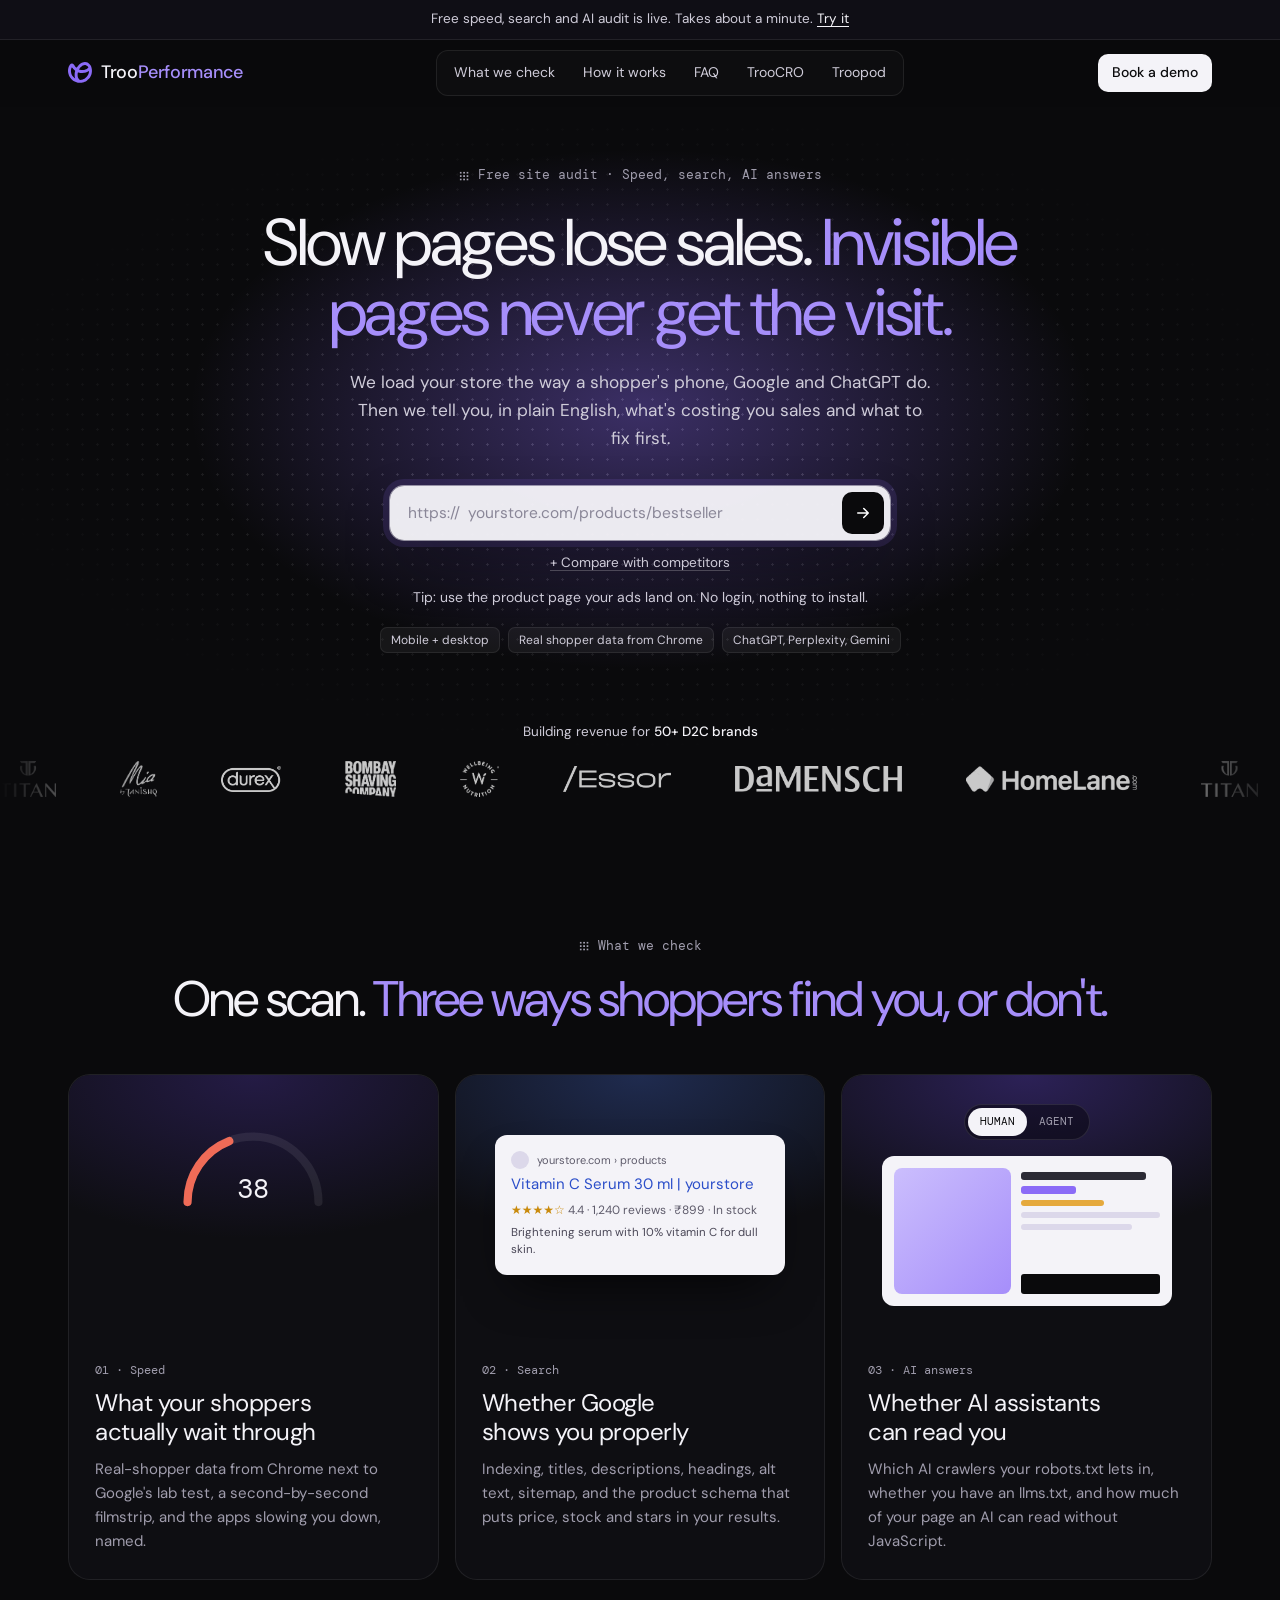
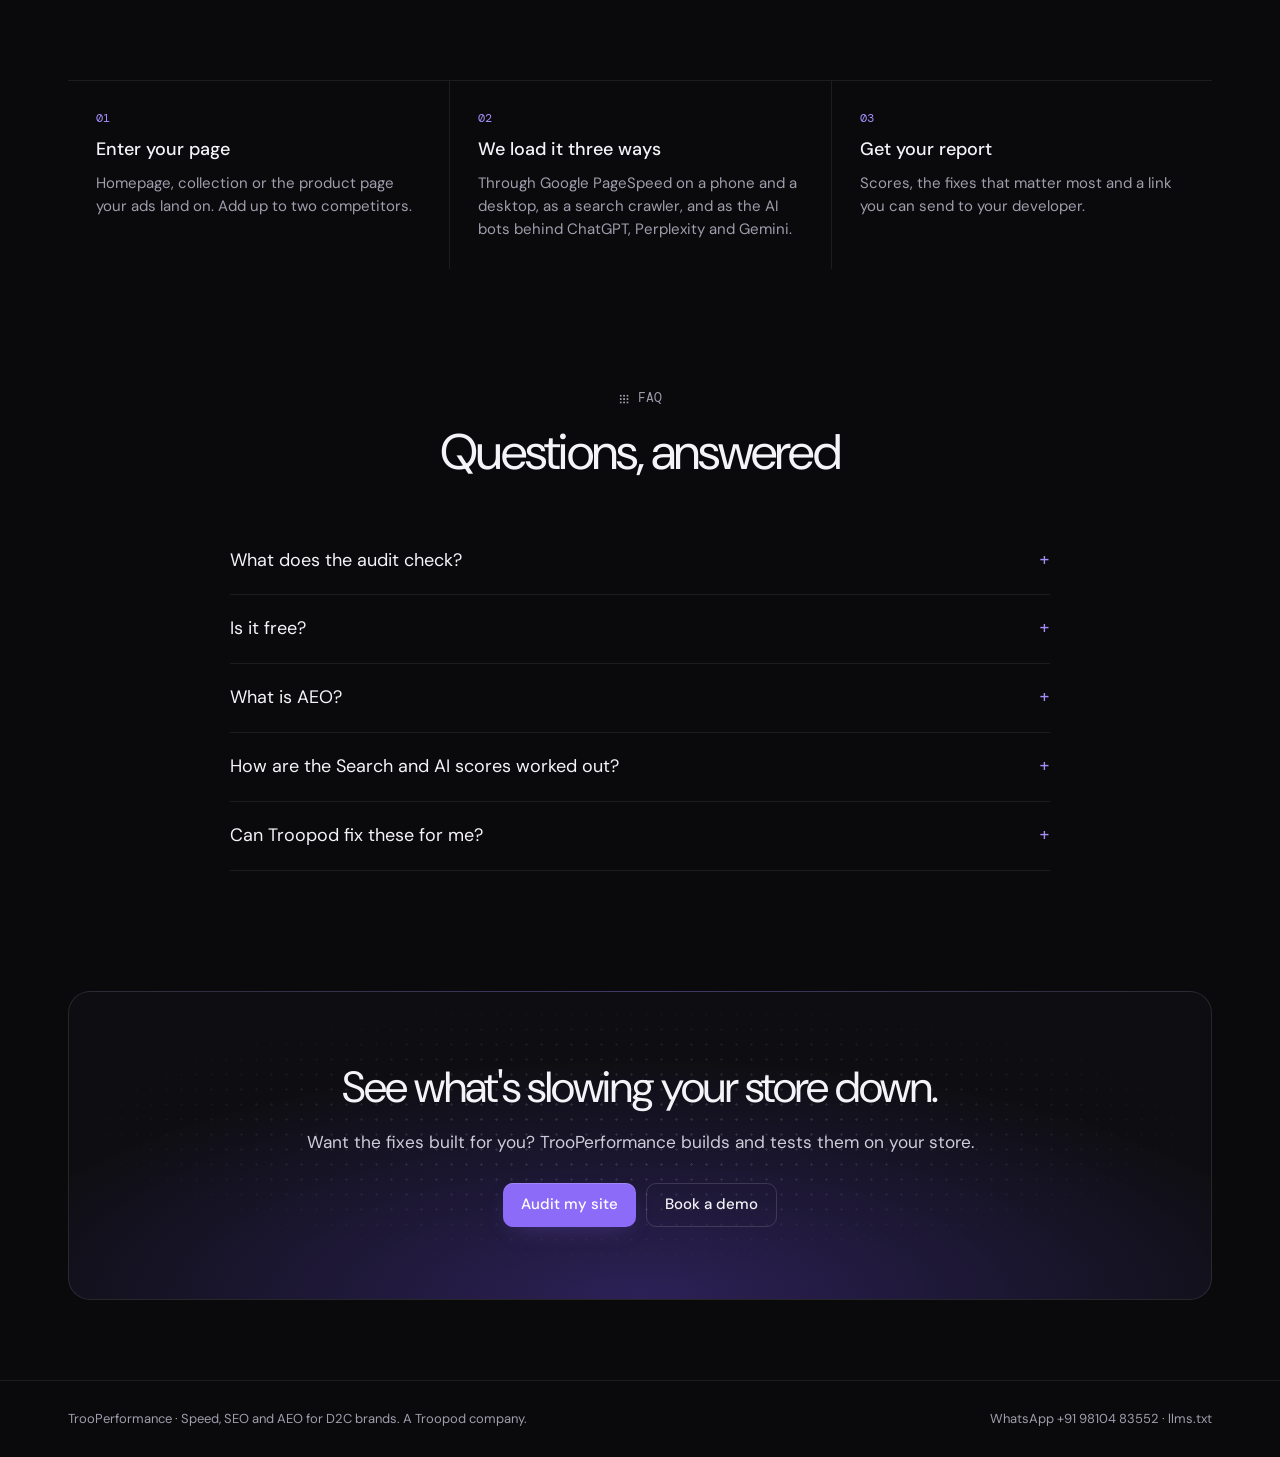
==== index.html @ 0e9c547c "TrooPerformance site audit: speed, SEO and AEO" ====
<!doctype html>
<html lang="en">
<head>
<meta charset="utf-8">
<meta name="viewport" content="width=device-width, initial-scale=1">
<title>Free site audit: speed, SEO and AI answers | TrooPerformance by Troopod</title>
<meta name="description" content="Free audit for D2C stores. See your real mobile speed, what Google sees, and whether ChatGPT, Perplexity and Gemini can read and recommend you. Plain-English fixes, no login.">
<link rel="canonical" href="https://purrieie.github.io/trooperformance/">
<meta name="theme-color" content="#0A0A0C">
<meta property="og:type" content="website">
<meta property="og:site_name" content="TrooPerformance by Troopod">
<meta property="og:title" content="Free site audit: speed, SEO and AI answers">
<meta property="og:description" content="See what's slowing your store down, what Google sees, and whether AI assistants recommend you. Free, no login.">
<meta property="og:url" content="https://purrieie.github.io/trooperformance/">
<meta property="og:image" content="https://purrieie.github.io/trooperformance/assets/og.png">
<meta name="twitter:card" content="summary_large_image">
<link rel="icon" href="favicon.svg" type="image/svg+xml">
<link rel="preconnect" href="https://fonts.googleapis.com">
<link rel="preconnect" href="https://fonts.gstatic.com" crossorigin>
<link href="https://fonts.googleapis.com/css2?family=DM+Mono:wght@400;500&family=DM+Sans:opsz,wght@9..40,300;9..40,400;9..40,500;9..40,600&display=swap" rel="stylesheet">
<link rel="stylesheet" href="assets/css/site.css">
<script type="application/ld+json">
{
  "@context": "https://schema.org",
  "@graph": [
    {
      "@type": "Organization",
      "@id": "https://troopod.io/#org",
      "name": "Troopod",
      "url": "https://troopod.io/",
      "logo": "https://purrieie.github.io/trooperformance/favicon.svg",
      "parentOrganization": { "@type": "Organization", "name": "Pushstart Media Network Private Limited" },
      "sameAs": ["https://purrieie.github.io/troocro/"]
    },
    {
      "@type": "WebApplication",
      "name": "TrooPerformance site audit",
      "url": "https://purrieie.github.io/trooperformance/",
      "applicationCategory": "BusinessApplication",
      "operatingSystem": "Any (web browser)",
      "description": "Free audit of a store's mobile speed, technical SEO and AI answer readiness (AEO), with plain-English fixes.",
      "offers": { "@type": "Offer", "price": "0", "priceCurrency": "INR" },
      "provider": { "@id": "https://troopod.io/#org" }
    },
    {
      "@type": "FAQPage",
      "mainEntity": [
        { "@type": "Question", "name": "What does the TrooPerformance audit check?", "acceptedAnswer": { "@type": "Answer", "text": "Three things: speed (Google PageSpeed lab test plus real-shopper Chrome data on mobile and desktop), search (indexing, titles, meta descriptions, canonicals, headings, alt text, sitemap and product schema) and AI answers (which AI crawlers your robots.txt allows, llms.txt, and how much of your page is readable without JavaScript)." } },
        { "@type": "Question", "name": "Is the audit free?", "acceptedAnswer": { "@type": "Answer", "text": "Yes. No login and nothing to install. You get your scores, the issues behind them and a link you can share with your developer." } },
        { "@type": "Question", "name": "What is AEO?", "acceptedAnswer": { "@type": "Answer", "text": "AEO (answer engine optimisation) means making your store easy for AI assistants like ChatGPT, Perplexity and Gemini to read, understand and recommend. It starts with letting their crawlers in and giving them clean, structured facts about your products." } },
        { "@type": "Question", "name": "How are the Search and AI scores calculated?", "acceptedAnswer": { "@type": "Answer", "text": "Each check counts as 1 for a pass, 0.5 for a warning and 0 for a fail. The score is the average across the checks that apply to your page, out of 100. The speed score is Google's own Lighthouse performance score." } },
        { "@type": "Question", "name": "Can Troopod fix the issues for me?", "acceptedAnswer": { "@type": "Answer", "text": "Yes. TrooPerformance is Troopod's speed, SEO and AEO service for D2C brands. Book a demo and we'll walk through your report." } }
      ]
    }
  ]
}
</script>
<script src="assets/js/config.js"></script>
</head>
<body>
<div class="announce">Free speed, search and AI audit is live. Takes about a minute. <a href="#top">Try it</a></div>
<header class="nav" id="nav">
  <div class="wrap nav-bar">
    <a class="brand" href="./" aria-label="TrooPerformance home"><img src="assets/mark.svg" alt="" width="24" height="21"><span>Troo<span class="sub">Performance</span></span></a>
    <nav class="nav-links" aria-label="Main">
      <a href="#what">What we check</a>
      <a href="#how">How it works</a>
      <a href="#faq">FAQ</a>
      <a href="https://purrieie.github.io/troocro/">TrooCRO</a>
      <a href="https://troopod.io/">Troopod</a>
    </nav>
    <div class="nav-actions"><a class="btn btn-light btn-sm" data-calendly href="https://calendly.com/nj-troopod/troopod-demo" target="_blank" rel="noopener">Book a demo</a></div>
  </div>
</header>

<main id="top">
  <section class="hero">
    <div class="dots" aria-hidden="true"></div>
    <div class="glow" aria-hidden="true"></div>
    <div class="hero-inner">
      <span class="eyebrow">Free site audit · Speed, search, AI answers</span>
      <h1 class="h1">Slow pages lose sales. <span class="hl">Invisible pages never get the visit.</span></h1>
      <p class="lead">We load your store the way a shopper's phone, Google and ChatGPT do. Then we tell you, in plain English, what's costing you sales and what to fix first.</p>
      <form class="url-form" id="auditForm" action="audit.html" method="get" novalidate>
        <div class="url-row">
          <span class="proto" aria-hidden="true">https://</span>
          <label for="u" class="sr-only">Your website</label>
          <input id="u" name="url" type="text" inputmode="url" autocomplete="url" autocapitalize="off" spellcheck="false" placeholder="yourstore.com/products/bestseller" required>
          <button type="submit" aria-label="Run the audit"><svg width="18" height="18" viewBox="0 0 24 24" fill="none" stroke="currentColor" stroke-width="2" stroke-linecap="round" stroke-linejoin="round" aria-hidden="true"><path d="M5 12h14M13 6l6 6-6 6"/></svg></button>
        </div>
        <p class="form-error" id="formError" role="alert" hidden></p>
        <button type="button" class="vs-toggle" id="vsToggle" aria-expanded="false" aria-controls="vsRow">+ Compare with competitors</button>
        <div class="vs-row" id="vsRow" hidden>
          <label for="c1" class="sr-only">Competitor 1</label><input id="c1" type="text" inputmode="url" autocapitalize="off" spellcheck="false" placeholder="competitor-one.com">
          <label for="c2" class="sr-only">Competitor 2</label><input id="c2" type="text" inputmode="url" autocapitalize="off" spellcheck="false" placeholder="competitor-two.com">
        </div>
        <p class="url-hint">Tip: use the product page your ads land on. No login, nothing to install.</p>
      </form>
      <div class="chips">
        <span class="chip">Mobile + desktop</span>
        <span class="chip">Real shopper data from Chrome</span>
        <span class="chip">ChatGPT, Perplexity, Gemini</span>
      </div>
    </div>
    <div class="hero-proof">
      <p>Building revenue for <strong>50+ D2C brands</strong></p>
      <div class="marquee" aria-label="Brands we work with">
        <div class="marquee-track">
          <img src="assets/logos/titan.png" alt="Titan" class="tall"><img src="assets/logos/mia-by-tanishq.png" alt="Mia by Tanishq" class="tall"><img src="assets/logos/durex.png" alt="Durex"><img src="assets/logos/bombay-shaving-company.png" alt="Bombay Shaving Company" class="tall"><img src="assets/logos/wellbeing-nutrition.png" alt="Wellbeing Nutrition" class="tall"><img src="assets/logos/essor.png" alt="ESSOR"><img src="assets/logos/damensch.png" alt="Damensch"><img src="assets/logos/homelane.png" alt="HomeLane">
          <img src="assets/logos/titan.png" alt="" aria-hidden="true" class="tall"><img src="assets/logos/mia-by-tanishq.png" alt="" aria-hidden="true" class="tall"><img src="assets/logos/durex.png" alt="" aria-hidden="true"><img src="assets/logos/bombay-shaving-company.png" alt="" aria-hidden="true" class="tall"><img src="assets/logos/wellbeing-nutrition.png" alt="" aria-hidden="true" class="tall"><img src="assets/logos/essor.png" alt="" aria-hidden="true"><img src="assets/logos/damensch.png" alt="" aria-hidden="true"><img src="assets/logos/homelane.png" alt="" aria-hidden="true">
        </div>
      </div>
    </div>
  </section>

  <section class="section" id="what">
    <div class="wrap">
      <div class="section-head">
        <span class="eyebrow">What we check</span>
        <h2 class="h2">One scan. <span class="hl">Three ways shoppers find you, or don't.</span></h2>
      </div>
      <div class="grid-3">
        <article class="card feature">
          <div class="feature-vis vis-speed" aria-hidden="true">
            <svg width="150" height="90" viewBox="0 0 220 120"><path d="M14 110 A96 96 0 0 1 206 110" fill="none" stroke="rgba(255,255,255,0.08)" stroke-width="12" stroke-linecap="round"/><path class="gauge-arc" d="M14 110 A96 96 0 0 1 206 110" fill="none" stroke="#EF6B57" stroke-width="12" stroke-linecap="round" stroke-dasharray="115 302"/><text x="110" y="104" text-anchor="middle" font-size="40" fill="#F4F3F8" font-family="DM Mono, monospace">38</text></svg>
            <div class="mini-film">
              <i style="animation-delay:0s"></i>
              <i style="animation-delay:.4s"><b style="height:4px;background:#CFCCD9"></b></i>
              <i style="animation-delay:.8s"><b style="height:4px;background:#CFCCD9"></b><b style="height:22px;border:1px dashed #B8B5C6"></b></i>
              <i style="animation-delay:1.2s"><b style="height:4px;background:#CFCCD9"></b><b style="height:22px;background:#A68EFA"></b><b style="height:3px;width:70%;background:#CFCCD9"></b></i>
              <i style="animation-delay:1.6s"><b style="height:4px;background:#CFCCD9"></b><b style="height:22px;background:#A68EFA"></b><b style="height:3px;width:70%;background:#CFCCD9"></b><b style="height:7px;margin-top:auto;background:#0A0A0C"></b></i>
            </div>
          </div>
          <div class="feature-body">
            <span class="num">01 · Speed</span>
            <h3 class="h3">What your shoppers actually wait through</h3>
            <p>Real-shopper data from Chrome next to Google's lab test, a second-by-second filmstrip, and the apps slowing you down, named.</p>
          </div>
        </article>
        <article class="card feature">
          <div class="feature-vis vis-search" aria-hidden="true">
            <div class="serp">
              <span class="crumb"><i></i>yourstore.com › products</span>
              <span class="t">Vitamin C Serum 30 ml | yourstore</span>
              <span class="s stars-in">★★★★☆ <span>4.4 · 1,240 reviews · ₹899 · In stock</span></span>
              <span class="d">Brightening serum with 10% vitamin C for dull skin.</span>
            </div>
          </div>
          <div class="feature-body">
            <span class="num">02 · Search</span>
            <h3 class="h3">Whether Google shows you properly</h3>
            <p>Indexing, titles, descriptions, headings, alt text, sitemap, and the product schema that puts price, stock and stars in your results.</p>
          </div>
        </article>
        <article class="card feature">
          <div class="feature-vis vis-ai">
            <div class="seg" role="group" aria-label="View the page as">
              <button type="button" aria-pressed="true" data-view="human">HUMAN</button>
              <button type="button" aria-pressed="false" data-view="agent">AGENT</button>
            </div>
            <div class="agent-box agent-human" data-pane="human" aria-hidden="true">
              <div class="img"></div>
              <div class="lines"><i style="height:8px;width:90%;background:#2B2A35"></i><i style="height:8px;width:40%;background:#8B6BF7"></i><i style="width:60%;background:#E5A93D"></i><i></i><i style="width:80%"></i><i style="height:20px;margin-top:auto;background:#0A0A0C"></i></div>
            </div>
            <pre class="agent agent-box" data-pane="agent" hidden><span class="k-p"># Vitamin C Serum</span>
<span class="k-r">price: (not in HTML)</span>
<span class="k-r">reviews: (loaded by JS)</span>
description: Brightening se…
<span class="k-a">faq: none</span><span class="caret">▍</span></pre>
          </div>
          <div class="feature-body">
            <span class="num">03 · AI answers</span>
            <h3 class="h3">Whether AI assistants can read you</h3>
            <p>Which AI crawlers your robots.txt lets in, whether you have an llms.txt, and how much of your page an AI can read without JavaScript.</p>
          </div>
        </article>
      </div>
    </div>
  </section>

  <section class="section" id="how" style="padding-top:60px">
    <div class="wrap">
      <ol class="steps">
        <li><span class="n">01</span><strong>Enter your page</strong><span>Homepage, collection or the product page your ads land on. Add up to two competitors.</span></li>
        <li><span class="n">02</span><strong>We load it three ways</strong><span>Through Google PageSpeed on a phone and a desktop, as a search crawler, and as the AI bots behind ChatGPT, Perplexity and Gemini.</span></li>
        <li><span class="n">03</span><strong>Get your report</strong><span>Scores, the fixes that matter most and a link you can send to your developer.</span></li>
      </ol>
    </div>
  </section>

  <section class="section" id="faq" style="padding-top:80px">
    <div class="wrap">
      <div class="section-head"><span class="eyebrow">FAQ</span><h2 class="h2">Questions, answered</h2></div>
      <div class="faq">
        <details><summary>What does the audit check?</summary><p>Three things. <b>Speed:</b> Google's PageSpeed lab test plus real-shopper Chrome data, on mobile and desktop. <b>Search:</b> indexing, titles, meta descriptions, canonicals, headings, alt text, sitemap and product schema. <b>AI answers:</b> which AI crawlers your robots.txt allows, llms.txt, and how much of your page is readable without JavaScript.</p></details>
        <details><summary>Is it free?</summary><p>Yes. No login and nothing to install. You get your scores, the issues behind them and a link you can share with your developer.</p></details>
        <details><summary>What is AEO?</summary><p>AEO (answer engine optimisation) means making your store easy for AI assistants like ChatGPT, Perplexity and Gemini to read, understand and recommend. It starts with letting their crawlers in and giving them clean, structured facts about your products.</p></details>
        <details><summary>How are the Search and AI scores worked out?</summary><p>Each check counts 1 for a pass, 0.5 for a warning and 0 for a fail. The score is the average across the checks that apply to your page, out of 100. The speed score is Google's own Lighthouse performance score.</p></details>
        <details><summary>Can Troopod fix these for me?</summary><p>Yes. TrooPerformance is Troopod's speed, SEO and AEO service for D2C brands. Book a demo and we'll walk through your report with you.</p></details>
      </div>
    </div>
  </section>

  <section class="section" style="padding-top:80px">
    <div class="wrap">
      <div class="cta-band">
        <div class="dots" aria-hidden="true"></div>
        <h2 class="h2" style="font-size:clamp(30px,3.4vw,44px)">See what's slowing your store down.</h2>
        <p class="lead">Want the fixes built for you? TrooPerformance builds and tests them on your store.</p>
        <div class="row">
          <a class="btn btn-primary" href="#top">Audit my site</a>
          <a class="btn btn-ghost" data-calendly href="https://calendly.com/nj-troopod/troopod-demo" target="_blank" rel="noopener">Book a demo</a>
        </div>
      </div>
    </div>
  </section>
</main>

<footer class="footer">
  <div class="wrap">
    <span>TrooPerformance · Speed, SEO and AEO for D2C brands. A Troopod company.</span>
    <span><a data-wa href="https://wa.me/919810483552">WhatsApp +91 98104 83552</a> · <a href="llms.txt">llms.txt</a></span>
  </div>
</footer>
<script src="assets/js/site.js"></script>
</body>
</html>
---- assets/css/site.css ----
/* TrooPerformance site audit: Troopod dark theme (#0A0A0C base, #8B6BF7 purple, DM Sans + DM Mono). Matches the TrooCRO site. */
:root {
  --bg: #0A0A0C; --bg-1: #0E0E12; --bg-2: #131318; --bg-3: #1A1A21;
  --line: rgba(255,255,255,0.08); --line-2: rgba(255,255,255,0.14); --line-3: rgba(255,255,255,0.22);
  --text: #F4F3F8; --text-2: #CFCCD9; --muted: #A09DAD; --dim: #6F6C7C;
  --purple: #8B6BF7; --purple-2: #A68EFA; --purple-3: #CBBEFD; --purple-deep: #6A4BE6; --purple-glow: rgba(139,107,247,0.35);
  --green: #4CC38A; --amber: #E5A93D; --red: #EF6B57;
  --r: 14px; --r-lg: 22px;
  --f-sans: "DM Sans", system-ui, -apple-system, "Segoe UI", sans-serif;
  --f-mono: "DM Mono", ui-monospace, SFMono-Regular, Menlo, monospace;
  --ease: cubic-bezier(0.22, 0.8, 0.24, 1);
}
* { box-sizing: border-box; }
html { -webkit-text-size-adjust: 100%; scroll-behavior: smooth; }
body { margin: 0; background: var(--bg); color: var(--text); font-family: var(--f-sans); font-size: 16px; line-height: 1.55; -webkit-font-smoothing: antialiased; overflow-x: hidden; }
img, svg { display: block; max-width: 100%; }
a { color: inherit; text-decoration: none; }
button { font: inherit; color: inherit; cursor: pointer; border: 0; background: none; }
input { font: inherit; color: inherit; }
::selection { background: var(--purple); color: #fff; }
:focus-visible { outline: 2px solid var(--purple-2); outline-offset: 3px; border-radius: 6px; }
.wrap { width: 100%; max-width: 1200px; margin: 0 auto; padding: 0 28px; }
.sr-only { position: absolute; width: 1px; height: 1px; overflow: hidden; clip: rect(0 0 0 0); white-space: nowrap; }
[hidden] { display: none !important; }

/* type */
.eyebrow { display: inline-flex; align-items: center; gap: 9px; font-family: var(--f-mono); font-size: 12.5px; color: var(--muted); }
.eyebrow::before { content: ""; width: 10px; height: 10px; flex: none; background-image: radial-gradient(circle, currentColor 1px, transparent 1.3px); background-size: 3.4px 3.4px; }
.h1, .h2, .h3 { font-weight: 400; letter-spacing: -0.035em; margin: 0; text-wrap: balance; }
.h1 { font-size: clamp(38px, 5.4vw, 66px); line-height: 1.06; }
.h2 { font-size: clamp(30px, 3.9vw, 50px); line-height: 1.08; }
.h3 { font-size: clamp(21px, 2vw, 24px); line-height: 1.2; letter-spacing: -0.02em; }
.hl { color: var(--purple-2); }
.lead { font-size: clamp(16px, 1.35vw, 18px); color: var(--text-2); line-height: 1.6; margin: 0; text-wrap: pretty; }
.small { font-size: 14px; color: var(--muted); }
.mono { font-family: var(--f-mono); }
.center { text-align: center; }

/* buttons */
.btn { display: inline-flex; align-items: center; justify-content: center; gap: 8px; height: 44px; padding: 0 18px; border-radius: 10px; font-size: 15px; font-weight: 500; white-space: nowrap; transition: transform .25s var(--ease), background-color .25s, border-color .25s, box-shadow .25s; }
.btn:hover { transform: translateY(-1px); }
.btn-primary { background: var(--purple); color: #fff; box-shadow: 0 8px 24px -10px var(--purple-glow), inset 0 1px 0 rgba(255,255,255,.18); }
.btn-primary:hover { background: #9A7DF9; }
.btn-light { background: var(--text); color: var(--bg); }
.btn-ghost { border: 1px solid var(--line-2); color: var(--text); background: transparent; }
.btn-ghost:hover { border-color: var(--line-3); background: rgba(255,255,255,.03); }
.btn-sm { height: 38px; padding: 0 14px; font-size: 14px; }

/* announce + nav */
.announce { background: #0F0E15; border-bottom: 1px solid var(--line); font-size: 13.5px; color: var(--text-2); text-align: center; padding: 9px 16px; }
.announce a { color: var(--text); text-decoration: underline; text-underline-offset: 3px; }
.nav { position: sticky; top: 0; z-index: 50; background: rgba(10,10,12,.72); backdrop-filter: blur(14px); -webkit-backdrop-filter: blur(14px); border-bottom: 1px solid transparent; transition: border-color .3s; }
.nav.scrolled { border-bottom-color: var(--line); }
.nav-bar { display: flex; align-items: center; justify-content: space-between; gap: 12px 16px; min-height: 64px; padding-top: 10px; padding-bottom: 10px; flex-wrap: wrap; }
.brand { display: inline-flex; align-items: center; gap: 9px; font-weight: 500; font-size: 18px; letter-spacing: -0.02em; }
.brand img { width: 24px; height: 21px; }
.brand .sub { color: var(--purple-2); }
.nav-links { display: flex; gap: 2px; padding: 4px; border: 1px solid var(--line); border-radius: 12px; background: rgba(255,255,255,.02); }
.nav-links a { padding: 7px 13px; border-radius: 8px; font-size: 14px; color: var(--text-2); transition: background-color .2s, color .2s; }
.nav-links a:hover { background: rgba(255,255,255,.05); color: var(--text); }
.nav-actions { display: flex; gap: 8px; align-items: center; flex-wrap: wrap; }
@media (max-width: 860px) { .nav-links { display: none; } }

/* backgrounds */
.dots { position: absolute; inset: 0; z-index: -2; background-image: radial-gradient(rgba(255,255,255,.16) 1px, transparent 1.4px); background-size: 15px 15px; -webkit-mask-image: radial-gradient(ellipse 70% 60% at 50% 45%, #000 20%, transparent 75%); mask-image: radial-gradient(ellipse 70% 60% at 50% 45%, #000 20%, transparent 75%); pointer-events: none; }
.glow { position: absolute; left: 50%; top: 42%; width: 900px; height: 520px; margin: -260px 0 0 -450px; z-index: -1; border-radius: 50%; background: radial-gradient(closest-side, rgba(139,107,247,.38), rgba(139,107,247,0)); animation: drift 9s ease-in-out infinite alternate; pointer-events: none; }
@keyframes drift { from { transform: translate(-8%, 4%) scale(1); } to { transform: translate(8%, -6%) scale(1.15); } }

/* hero */
.hero { position: relative; isolation: isolate; overflow: hidden; min-height: 720px; display: flex; flex-direction: column; align-items: center; justify-content: center; padding: 56px 0 170px; }
.hero-inner { position: relative; text-align: center; max-width: 880px; padding: 0 22px; display: flex; flex-direction: column; align-items: center; }
.hero .h1 { margin-top: 22px; }
.hero .lead { margin-top: 22px; max-width: 620px; }
.url-form { margin-top: 34px; width: 100%; max-width: 500px; display: flex; flex-direction: column; gap: 12px; }
.url-row { display: flex; align-items: center; gap: 6px; padding: 6px 6px 6px 18px; border-radius: 14px; background: rgba(244,243,248,.96); box-shadow: 0 0 0 1px rgba(255,255,255,.5), 0 24px 60px -18px rgba(0,0,0,.8), 0 0 0 7px rgba(139,107,247,.14); }
.url-row .proto { font-size: 15.5px; color: #8A8798; }
.url-row input { flex: 1; min-width: 0; height: 42px; border: 0; outline: 0; background: transparent; font-size: 15.5px; color: #121218; }
.url-row input::placeholder { color: #8A8798; }
.url-row button { width: 42px; height: 42px; flex: none; border-radius: 10px; display: grid; place-items: center; background: #0A0A0C; color: #fff; transition: background-color .2s, transform .2s; animation: pulse 2.2s ease-out infinite; }
.url-row button:hover { background: var(--purple-deep); }
@keyframes pulse { 0% { box-shadow: 0 0 0 0 rgba(139,107,247,.55); } 100% { box-shadow: 0 0 0 12px rgba(139,107,247,0); } }
.vs-toggle { align-self: center; font-size: 13.5px; color: var(--text-2); text-decoration: underline; text-underline-offset: 3px; text-decoration-color: var(--line-3); }
.vs-row { display: flex; gap: 8px; flex-wrap: wrap; }
.vs-row input { flex: 1 1 180px; height: 44px; border-radius: 10px; border: 1px solid var(--line-2); background: rgba(10,10,12,.7); padding: 0 14px; font-size: 14.5px; color: var(--text); outline: 0; }
.vs-row input:focus { border-color: var(--purple-2); }
.url-hint { margin: 0; font-size: 14px; color: var(--text-2); }
.form-error { margin: 0; font-size: 14px; color: #FF9A8A; }
.chips { display: flex; gap: 8px; flex-wrap: wrap; justify-content: center; margin-top: 18px; }
.chip { display: inline-flex; align-items: center; gap: 6px; height: 26px; padding: 0 10px; border-radius: 7px; font-size: 12px; background: rgba(255,255,255,.05); border: 1px solid var(--line); color: var(--text-2); white-space: nowrap; }
.hero-proof { position: absolute; left: 0; right: 0; bottom: 30px; display: flex; flex-direction: column; align-items: center; gap: 18px; }
.hero-proof p { margin: 0; font-size: 13.5px; color: var(--text-2); }
.hero-proof strong { color: var(--text); font-weight: 500; }
.marquee { width: 100%; overflow: hidden; -webkit-mask-image: linear-gradient(90deg, transparent, #000 12%, #000 88%, transparent); mask-image: linear-gradient(90deg, transparent, #000 12%, #000 88%, transparent); }
.marquee-track { display: flex; align-items: center; gap: 64px; width: max-content; animation: marquee 38s linear infinite; }
.marquee:hover .marquee-track { animation-play-state: paused; }
.marquee img { height: 26px; width: auto; opacity: .78; }
.marquee img.tall { height: 36px; }
@keyframes marquee { to { transform: translateX(-50%); } }

/* sections */
.section { padding: 110px 0 40px; }
.section-head { text-align: center; display: flex; flex-direction: column; align-items: center; gap: 16px; margin-bottom: 48px; }
.grid-3 { display: grid; grid-template-columns: repeat(auto-fit, minmax(min(340px, 100%), 1fr)); gap: 16px; }
.card { border: 1px solid var(--line); border-radius: var(--r-lg); background: var(--bg-1); overflow: hidden; }
.feature { display: flex; flex-direction: column; }
.feature-vis { height: 260px; display: flex; flex-direction: column; align-items: center; justify-content: center; gap: 16px; padding: 24px; }
.feature-body { padding: 26px; display: flex; flex-direction: column; gap: 10px; }
.feature-body .num { font-family: var(--f-mono); font-size: 12px; color: var(--muted); }
.feature-body p { margin: 0; font-size: 15px; line-height: 1.6; color: var(--muted); }
.vis-speed { background: radial-gradient(120% 90% at 50% 0%, #241B45 0%, var(--bg-1) 70%); }
.vis-search { background: radial-gradient(120% 90% at 50% 0%, #1F2B4F 0%, var(--bg-1) 70%); }
.vis-ai { background: radial-gradient(120% 90% at 50% 0%, #2C2157 0%, var(--bg-1) 70%); }
.gauge-arc { animation: gauge 2.4s var(--ease) infinite alternate; }
@keyframes gauge { 0% { stroke-dasharray: 0 302; } 100% { stroke-dasharray: 115 302; } }
.mini-film { display: flex; gap: 6px; }
.mini-film i { width: 34px; height: 58px; border-radius: 5px; background: #F4F3F8; padding: 4px; display: flex; flex-direction: column; gap: 3px; opacity: 0; animation: fadein 6s infinite; }
.mini-film i b { display: block; border-radius: 2px; }
@keyframes fadein { 0%, 8% { opacity: 0; transform: translateY(6px); } 16%, 86% { opacity: 1; transform: none; } 100% { opacity: 0; } }
.serp { width: 100%; max-width: 290px; border-radius: 12px; background: #F4F3F8; padding: 16px; display: flex; flex-direction: column; gap: 6px; box-shadow: 0 24px 50px -20px rgba(0,0,0,.8); color: #121218; }
.serp .crumb { font-size: 11px; color: #5E5B6B; display: flex; align-items: center; gap: 8px; }
.serp .crumb i { width: 18px; height: 18px; border-radius: 50%; background: #DCD8EA; }
.serp .t { font-size: 15px; color: #2B4EC9; line-height: 1.3; }
.serp .s { font-size: 12px; color: #C98A0C; }
.serp .s span { color: #5E5B6B; }
.serp .d { font-size: 11.5px; color: #4A4757; line-height: 1.45; }
.stars-in { animation: starin 4s ease-in-out infinite; }
@keyframes starin { 0%, 30% { opacity: 0; transform: translateX(-6px); } 45%, 90% { opacity: 1; transform: none; } 100% { opacity: 0; } }
.seg { display: flex; padding: 3px; border-radius: 999px; background: rgba(0,0,0,.4); border: 1px solid rgba(255,255,255,.1); }
.seg button { height: 28px; padding: 0 12px; border-radius: 999px; font-family: var(--f-mono); font-size: 11px; color: var(--muted); }
.seg button[aria-pressed="true"] { background: var(--text); color: var(--bg); }
.agent-box { width: 100%; max-width: 290px; height: 150px; border-radius: 12px; }
.agent-human { background: #F4F3F8; padding: 12px; display: flex; gap: 10px; }
.agent-human .img { width: 44%; border-radius: 8px; background: linear-gradient(135deg, var(--purple-3), var(--purple-2)); }
.agent-human .lines { flex: 1; display: flex; flex-direction: column; gap: 6px; padding-top: 4px; }
.agent-human .lines i { display: block; height: 6px; border-radius: 3px; background: #DCD8EA; }
pre.agent { margin: 0; background: var(--bg); border: 1px solid rgba(255,255,255,.12); padding: 12px 14px; font-family: var(--f-mono); font-size: 11.5px; line-height: 1.65; color: var(--text-2); white-space: pre-wrap; overflow: hidden; }
.caret { animation: blink 1s steps(1) infinite; }
@keyframes blink { 50% { opacity: 0; } }
.k-p { color: var(--purple-2); } .k-r { color: var(--red); } .k-a { color: var(--amber); } .k-g { color: var(--green); } .k-m { color: var(--muted); }

.steps { margin: 0; padding: 0; list-style: none; display: grid; grid-template-columns: repeat(auto-fit, minmax(min(300px, 100%), 1fr)); border-top: 1px solid var(--line); }
.steps li { padding: 28px; display: flex; flex-direction: column; gap: 8px; }
.steps li + li { border-left: 1px solid var(--line); }
.steps .n { font-family: var(--f-mono); font-size: 12px; color: var(--purple-2); }
.steps strong { font-size: 18px; font-weight: 500; }
.steps span { font-size: 15px; color: var(--muted); line-height: 1.55; }
@media (max-width: 700px) { .steps li + li { border-left: 0; border-top: 1px solid var(--line); } .steps li { padding: 24px 0; } }

.faq { max-width: 820px; margin: 0 auto; display: flex; flex-direction: column; }
.faq details { border-bottom: 1px solid var(--line); padding: 20px 0; }
.faq summary { cursor: pointer; list-style: none; display: flex; justify-content: space-between; gap: 16px; font-size: 18px; }
.faq summary::-webkit-details-marker { display: none; }
.faq summary::after { content: "+"; font-family: var(--f-mono); color: var(--purple-2); transition: transform .3s; }
.faq details[open] summary::after { transform: rotate(45deg); }
.faq p { margin: 12px 0 0; color: var(--text-2); line-height: 1.65; max-width: 700px; }

.cta-band { position: relative; overflow: hidden; isolation: isolate; border-radius: var(--r-lg); border: 1px solid rgba(255,255,255,.1); background: radial-gradient(90% 120% at 50% 100%, #2C2157 0%, var(--bg-1) 65%); padding: 72px 28px; display: flex; flex-direction: column; align-items: center; text-align: center; gap: 18px; }
.cta-band .dots { z-index: -1; opacity: .7; }
.cta-band .row { display: flex; gap: 10px; flex-wrap: wrap; justify-content: center; margin-top: 8px; }
.footer { border-top: 1px solid var(--line); margin-top: 40px; }
.footer .wrap { padding-top: 28px; padding-bottom: 28px; display: flex; justify-content: space-between; gap: 16px; flex-wrap: wrap; font-size: 13px; color: var(--muted); }
.footer a:hover { color: var(--text); }

/* ---------- audit page ---------- */
.scan { position: relative; isolation: isolate; overflow: hidden; padding: 40px 0 80px; min-height: calc(100vh - 64px); }
.scan .dots { -webkit-mask-image: radial-gradient(ellipse 60% 70% at 50% 40%, #000 10%, transparent 80%); mask-image: radial-gradient(ellipse 60% 70% at 50% 40%, #000 10%, transparent 80%); }
.scan-bg { position: absolute; inset: 0; z-index: -3; background: radial-gradient(70% 60% at 50% 20%, #1E1838 0%, var(--bg) 70%); }
.scan-top { display: flex; align-items: center; gap: 10px; height: 52px; padding: 0 8px 0 18px; border-radius: 14px; background: rgba(244,243,248,.96); box-shadow: 0 0 0 7px rgba(139,107,247,.14), 0 24px 60px -18px rgba(0,0,0,.8); color: #121218; }
.scan-top .proto { color: #8A8798; font-size: 15px; }
.scan-top .u { flex: 1; min-width: 0; font-size: 15px; white-space: nowrap; overflow: hidden; text-overflow: ellipsis; }
.scan-status { height: 36px; padding: 0 12px; border-radius: 9px; background: var(--bg); color: var(--text); display: flex; align-items: center; gap: 8px; font-family: var(--f-mono); font-size: 12px; white-space: nowrap; }
.spin { width: 14px; height: 14px; animation: spin 1s linear infinite; }
@keyframes spin { to { transform: rotate(360deg); } }
.progress { margin-top: 22px; height: 3px; border-radius: 2px; background: rgba(255,255,255,.08); overflow: hidden; }
.progress i { display: block; height: 100%; width: 0; background: linear-gradient(90deg, var(--purple-deep), var(--purple-3)); transition: width .8s var(--ease); }
.scan-grid { margin-top: 22px; display: grid; grid-template-columns: 250px minmax(0, 1fr) 260px; gap: 22px; min-height: 520px; }
@media (max-width: 980px) { .scan-grid { grid-template-columns: 1fr; } .phone { display: none !important; } }
.phone { border-radius: 34px; border: 1px solid var(--line-2); background: var(--bg-1); padding: 12px; display: flex; box-shadow: 0 30px 60px -30px rgba(0,0,0,.9); }
.phone-screen { flex: 1; position: relative; overflow: hidden; border-radius: 24px; background: #F4F3F8; padding: 26px 14px 16px; display: flex; flex-direction: column; gap: 10px; }
.phone-screen > .shot { position: absolute; inset: 0; width: 100%; height: 100%; object-fit: cover; object-position: top; opacity: 0; transition: opacity .8s; }
.phone-screen > .shot.on { opacity: 1; }
.beam { position: absolute; left: 0; right: 0; height: 2px; background: var(--purple); box-shadow: 0 0 18px 4px rgba(139,107,247,.55); animation: beam 2.2s ease-in-out infinite; z-index: 2; }
@keyframes beam { 0% { top: 0; opacity: 0; } 15% { opacity: 1; } 85% { opacity: 1; } 100% { top: 100%; opacity: 0; } }
.ph { border-radius: 4px; opacity: 0; transform: translateY(6px); transition: opacity .45s var(--ease), transform .45s var(--ease); }
.ph.on { opacity: 1; transform: none; }
.ph-img { height: 190px; border-radius: 10px; border: 1.5px dashed #B8B5C6; transition: background .6s, opacity .45s, transform .45s; }
.ph-img.filled { background: linear-gradient(135deg, var(--purple-3), var(--purple)); border-color: transparent; }
.phone-clock { position: absolute; right: 12px; top: 6px; font-family: var(--f-mono); font-size: 11px; color: #5E5B6B; z-index: 3; }
.log { border-radius: 18px; border: 1px solid rgba(255,255,255,.1); background: rgba(10,10,12,.75); display: flex; flex-direction: column; overflow: hidden; min-height: 300px; }
.log-head { display: flex; align-items: center; gap: 8px; padding: 12px 16px; border-bottom: 1px solid var(--line); }
.log-head i { width: 9px; height: 9px; border-radius: 50%; }
.log-head span { margin-left: 8px; font-family: var(--f-mono); font-size: 12px; color: var(--muted); }
.log-body { flex: 1; padding: 16px 18px; display: flex; flex-direction: column; gap: 7px; font-family: var(--f-mono); font-size: 13px; line-height: 1.45; overflow-y: auto; max-height: 520px; }
.log-line { display: flex; gap: 10px; animation: rise .45s var(--ease) both; }
.log-line .t { min-width: 0; overflow-wrap: anywhere; }
.log-line .tag { margin-left: auto; white-space: nowrap; }
.log-line.sub { padding-left: 18px; color: var(--text-2); }
.log-line.head { color: var(--purple-2); }
@keyframes rise { from { opacity: 0; transform: translateY(6px); } to { opacity: 1; transform: none; } }
.meters { display: flex; flex-direction: column; gap: 12px; }
.meter { flex: 1; border-radius: 18px; border: 1px solid rgba(255,255,255,.1); background: var(--bg-1); padding: 16px 18px; display: flex; align-items: center; gap: 16px; }
.meter .lbl { display: flex; flex-direction: column; gap: 4px; min-width: 0; }
.meter .lbl b { font-weight: 400; font-size: 17px; }
.meter .lbl span { font-family: var(--f-mono); font-size: 11.5px; color: var(--dim); white-space: nowrap; }
.ring circle.val { transition: stroke-dasharray 1.2s var(--ease), stroke .3s; }
.stages { margin-top: 22px; display: flex; gap: 8px; flex-wrap: wrap; align-items: center; }
.stage { display: inline-flex; align-items: center; gap: 7px; height: 30px; padding: 0 11px; border-radius: 8px; font-size: 12.5px; border: 1px solid rgba(255,255,255,.1); background: rgba(255,255,255,.03); color: var(--dim); transition: all .3s; }
.stage i { width: 6px; height: 6px; border-radius: 50%; background: #3A3846; }
.stage.active { border-color: var(--purple); background: rgba(139,107,247,.16); color: var(--text); }
.stage.active i { background: var(--purple-2); }
.stage.done { color: var(--text); }
.stage.done i { background: var(--green); }
.stage.err i { background: var(--red); }

/* report */
.rep-hero { position: relative; isolation: isolate; overflow: hidden; }
.rep-hero .dots { -webkit-mask-image: radial-gradient(ellipse 60% 80% at 70% 30%, #000 10%, transparent 75%); mask-image: radial-gradient(ellipse 60% 80% at 70% 30%, #000 10%, transparent 75%); }
.rep-hero .glow2 { position: absolute; right: -10%; top: -30%; width: 760px; height: 560px; border-radius: 50%; z-index: -1; background: radial-gradient(closest-side, rgba(139,107,247,.3), rgba(139,107,247,0)); }
.rep-hero .wrap { padding-top: 72px; padding-bottom: 56px; display: flex; flex-wrap: wrap; gap: 40px; align-items: center; }
.rep-hero .txt { flex: 999 1 520px; min-width: 0; display: flex; flex-direction: column; gap: 18px; }
.rep-hero .h1 { font-size: clamp(34px, 4.6vw, 56px); }
.tagrow { display: flex; gap: 10px; align-items: center; flex-wrap: wrap; }
.badge { font-family: var(--f-mono); font-size: 11px; border-radius: 6px; padding: 2px 8px; border: 1px solid var(--line-2); color: var(--text-2); }
.scores { flex: 1 1 380px; border-radius: var(--r-lg); border: 1px solid rgba(255,255,255,.1); background: rgba(14,14,18,.8); padding: 22px; display: grid; grid-template-columns: repeat(3, minmax(0, 1fr)); box-shadow: 0 30px 80px -40px rgba(0,0,0,.9); }
.score { display: flex; flex-direction: column; align-items: center; gap: 6px; padding: 6px 4px; text-align: center; }
.score + .score { border-left: 1px solid var(--line); }
.score b { font-weight: 400; font-size: 15px; }
.score span { font-family: var(--f-mono); font-size: 11px; }
.score .sub2 { color: var(--dim); font-size: 10.5px; }
.ring text { font-family: var(--f-mono); }

.rep-sec { padding: 28px 0 36px; }
.rep-sec-head { display: flex; justify-content: space-between; align-items: flex-end; gap: 16px; flex-wrap: wrap; margin-bottom: 18px; }
.rep-sec-head .h2 { font-size: clamp(28px, 3vw, 36px); }
.tabs { display: flex; gap: 2px; padding: 4px; border-radius: 12px; border: 1px solid rgba(255,255,255,.1); background: var(--bg-1); flex-wrap: wrap; }
.tabs button { height: 38px; padding: 0 16px; border-radius: 9px; font-size: 14px; color: var(--text-2); display: inline-flex; align-items: center; gap: 8px; }
.tabs button[aria-selected="true"] { background: var(--text); color: var(--bg); }
.tabs .cnt { font-family: var(--f-mono); font-size: 11px; padding: 1px 6px; border-radius: 5px; background: rgba(239,107,87,.16); color: var(--red); }
.tabs button[aria-selected="true"] .cnt { background: rgba(239,107,87,.14); color: #C2412C; }
.panel { border-radius: var(--r-lg); border: 1px solid rgba(255,255,255,.1); background: var(--bg-1); display: flex; flex-wrap: wrap; overflow: hidden; }
.panel-l { flex: 1 1 460px; min-width: 0; padding: 26px; border-right: 1px solid var(--line); }
.panel-r { flex: 1 1 400px; min-width: 0; padding: 26px; background: radial-gradient(100% 80% at 50% 0%, #1E1838 0%, var(--bg-1) 70%); display: flex; flex-direction: column; gap: 16px; }
@media (max-width: 900px) { .panel-l { border-right: 0; border-bottom: 1px solid var(--line); } }
.panel-title { font-family: var(--f-mono); font-size: 12px; color: var(--muted); margin: 0 0 8px; display: flex; justify-content: space-between; gap: 10px; flex-wrap: wrap; }
.check { display: grid; grid-template-columns: 52px minmax(0, 1fr) auto; gap: 14px; align-items: start; padding: 13px 0; border-bottom: 1px solid rgba(255,255,255,.06); animation: rise .45s var(--ease) both; }
.check:last-child { border-bottom: 0; }
.st { justify-self: start; font-family: var(--f-mono); font-size: 11px; padding: 3px 7px; border-radius: 6px; margin-top: 1px; }
.st.fail { color: var(--red); background: rgba(239,107,87,.12); }
.st.warn { color: var(--amber); background: rgba(229,169,61,.12); }
.st.pass { color: var(--green); background: rgba(76,195,138,.12); }
.check .ct { display: flex; flex-direction: column; gap: 3px; min-width: 0; }
.check .ct b { font-weight: 400; font-size: 15px; }
.check .ct span { font-size: 13px; color: var(--muted); line-height: 1.5; }
.check .ct code { font-family: var(--f-mono); font-size: 11.5px; color: var(--dim); overflow-wrap: anywhere; }
.check .imp { font-family: var(--f-mono); font-size: 12px; white-space: nowrap; margin-top: 2px; }
.passes { margin-top: 10px; }
.passes summary { cursor: pointer; font-family: var(--f-mono); font-size: 12px; color: var(--muted); padding: 8px 0; }
.vis-label { font-family: var(--f-mono); font-size: 12px; color: var(--muted); }
.film { display: grid; grid-template-columns: repeat(auto-fit, minmax(54px, 1fr)); gap: 8px; }
.film figure { margin: 0; display: flex; flex-direction: column; gap: 6px; }
.film img { width: 100%; aspect-ratio: 9 / 16; object-fit: cover; object-position: top; border-radius: 8px; background: #F4F3F8; }
.film figure.lcp img { outline: 2px solid var(--purple-2); outline-offset: 2px; }
.film figcaption { font-family: var(--f-mono); font-size: 11px; color: var(--muted); }
.film figure.lcp figcaption { color: var(--purple-3); }
.box { padding: 16px; border-radius: 14px; background: rgba(10,10,12,.6); border: 1px solid var(--line); display: flex; flex-direction: column; gap: 10px; }
.fbar { display: flex; flex-direction: column; gap: 7px; }
.fbar .row { display: flex; justify-content: space-between; gap: 10px; font-size: 13px; color: var(--text-2); }
.fbar .row b { font-family: var(--f-mono); font-weight: 400; }
.track { position: relative; display: flex; gap: 3px; height: 7px; }
.track i { display: block; height: 100%; }
.track i:nth-child(1) { background: #1F5C47; border-radius: 4px 0 0 4px; }
.track i:nth-child(2) { background: #6B5413; }
.track i:nth-child(3) { flex: 1; background: #6B2A2A; border-radius: 0 4px 4px 0; }
.track em { position: absolute; top: -5px; width: 4px; height: 17px; margin-left: -2px; background: var(--text); border-radius: 2px; transition: left 1s var(--ease); }
.labm { display: grid; grid-template-columns: repeat(auto-fit, minmax(110px, 1fr)); gap: 8px; }
.labm div { padding: 10px 12px; border-radius: 10px; border: 1px solid var(--line); display: flex; flex-direction: column; gap: 2px; }
.labm span { font-size: 11.5px; color: var(--muted); }
.labm b { font-family: var(--f-mono); font-weight: 400; font-size: 16px; }
.devtoggle { display: inline-flex; padding: 3px; border-radius: 9px; border: 1px solid var(--line-2); }
.devtoggle button { height: 28px; padding: 0 10px; border-radius: 6px; font-size: 12px; color: var(--muted); font-family: var(--f-mono); }
.devtoggle button[aria-pressed="true"] { background: var(--text); color: var(--bg); }
.serp-big { border-radius: 12px; background: #F4F3F8; padding: 16px; display: flex; flex-direction: column; gap: 5px; color: #121218; }
.serp-big.after { box-shadow: 0 0 0 2px var(--purple-2); }
.serp-big .lab { font-family: var(--f-mono); font-size: 10.5px; color: #8A8798; }
.serp-big.after .lab { color: var(--purple-deep); }
.serp-big .crumb { font-size: 11.5px; color: #5E5B6B; overflow-wrap: anywhere; }
.serp-big .t { font-size: 17px; color: #2B4EC9; line-height: 1.3; overflow-wrap: anywhere; }
.serp-big .s { font-size: 12.5px; color: #B07708; }
.serp-big .s span { color: #5E5B6B; }
.serp-big .d { font-size: 12.5px; color: #4A4757; line-height: 1.5; }
.pills { display: flex; gap: 6px; flex-wrap: wrap; }
.bots { display: grid; grid-template-columns: repeat(auto-fit, minmax(170px, 1fr)); gap: 8px; }
.bot { padding: 10px 12px; border-radius: 10px; border: 1px solid var(--line); display: flex; justify-content: space-between; align-items: center; gap: 8px; font-size: 13px; }
.bot small { display: block; color: var(--dim); font-size: 11.5px; }
.bot .y { color: var(--green); font-family: var(--f-mono); font-size: 11.5px; }
.bot .n { color: var(--red); font-family: var(--f-mono); font-size: 11.5px; }
.apps { margin-top: 16px; border-radius: var(--r-lg); border: 1px solid rgba(255,255,255,.1); background: var(--bg-1); overflow-x: auto; }
.apps table { width: 100%; min-width: 640px; border-collapse: collapse; font-size: 14px; }
.apps th { text-align: left; font-weight: 400; font-size: 12px; color: var(--muted); padding: 14px 18px; }
.apps td { padding: 12px 18px; border-top: 1px solid rgba(255,255,255,.06); }
.apps .bar { display: flex; align-items: center; gap: 10px; }
.apps .bar > div { flex: 1; min-width: 80px; height: 7px; border-radius: 4px; background: rgba(255,255,255,.05); }
.apps .bar > div > i { display: block; height: 100%; border-radius: 4px; transform-origin: left; animation: grow 1.1s var(--ease) both; }
.apps .bar span { font-family: var(--f-mono); font-size: 12px; width: 64px; white-space: nowrap; }
.apps .head { padding: 20px 18px 6px; display: flex; justify-content: space-between; gap: 12px; flex-wrap: wrap; align-items: flex-end; }
@keyframes grow { from { transform: scaleX(0); } to { transform: scaleX(1); } }
.notice { border-radius: 14px; border: 1px dashed var(--line-2); padding: 18px; font-size: 14px; color: var(--text-2); display: flex; flex-direction: column; gap: 10px; align-items: flex-start; }
.cmp { border-radius: var(--r-lg); border: 1px solid rgba(255,255,255,.1); background: var(--bg-1); overflow-x: auto; }
.cmp table { width: 100%; min-width: 720px; border-collapse: collapse; font-size: 14px; }
.cmp th, .cmp td { padding: 14px 18px; text-align: left; border-top: 1px solid rgba(255,255,255,.06); }
.cmp thead th { border-top: 0; font-weight: 500; }
.cmp thead th small { display: block; font-weight: 400; font-size: 12px; color: var(--muted); }
.cmp .you { background: rgba(139,107,247,.08); }
.cmp tbody th { font-weight: 400; color: var(--text-2); }
.cmp td { font-family: var(--f-mono); }
.fixes { display: flex; flex-direction: column; gap: 10px; }
.fix { display: grid; grid-template-columns: 40px minmax(0, 1fr) auto; gap: 16px; align-items: center; padding: 18px 20px; border-radius: 16px; border: 1px solid var(--line); background: var(--bg-1); }
.fix .no { font-family: var(--f-mono); font-size: 14px; color: var(--purple-2); }
.fix b { font-weight: 400; font-size: 16px; display: block; }
.fix span { font-size: 13.5px; color: var(--muted); }
.fix .tg { font-family: var(--f-mono); font-size: 11.5px; padding: 3px 8px; border-radius: 6px; border: 1px solid var(--line-2); color: var(--text-2); white-space: nowrap; }
@media (max-width: 600px) { .fix { grid-template-columns: 28px minmax(0, 1fr); } .fix .tg { grid-column: 2; justify-self: start; } }
.toast { position: fixed; left: 50%; bottom: 24px; transform: translateX(-50%) translateY(20px); opacity: 0; background: var(--text); color: var(--bg); padding: 10px 16px; border-radius: 10px; font-size: 14px; transition: all .3s var(--ease); z-index: 90; pointer-events: none; }
.toast.on { opacity: 1; transform: translateX(-50%); }

@media (prefers-reduced-motion: reduce) { *, *::before, *::after { animation-duration: .01ms !important; animation-iteration-count: 1 !important; transition-duration: .01ms !important; } }
@media print {
  body { -webkit-print-color-adjust: exact; print-color-adjust: exact; }
  .nav, .scan, .no-print, .announce { display: none !important; }
  .panel, .card, .fix, .cmp, .apps { break-inside: avoid; }
}
@media (max-width: 600px) {
  .check { grid-template-columns: 46px minmax(0, 1fr); gap: 6px 12px; }
  .check .imp { grid-column: 2; }
  .panel-l, .panel-r { padding: 18px; }
  .nav-actions .btn-ghost { display: none; }
  .rep-hero .wrap { padding-top: 40px; }
}
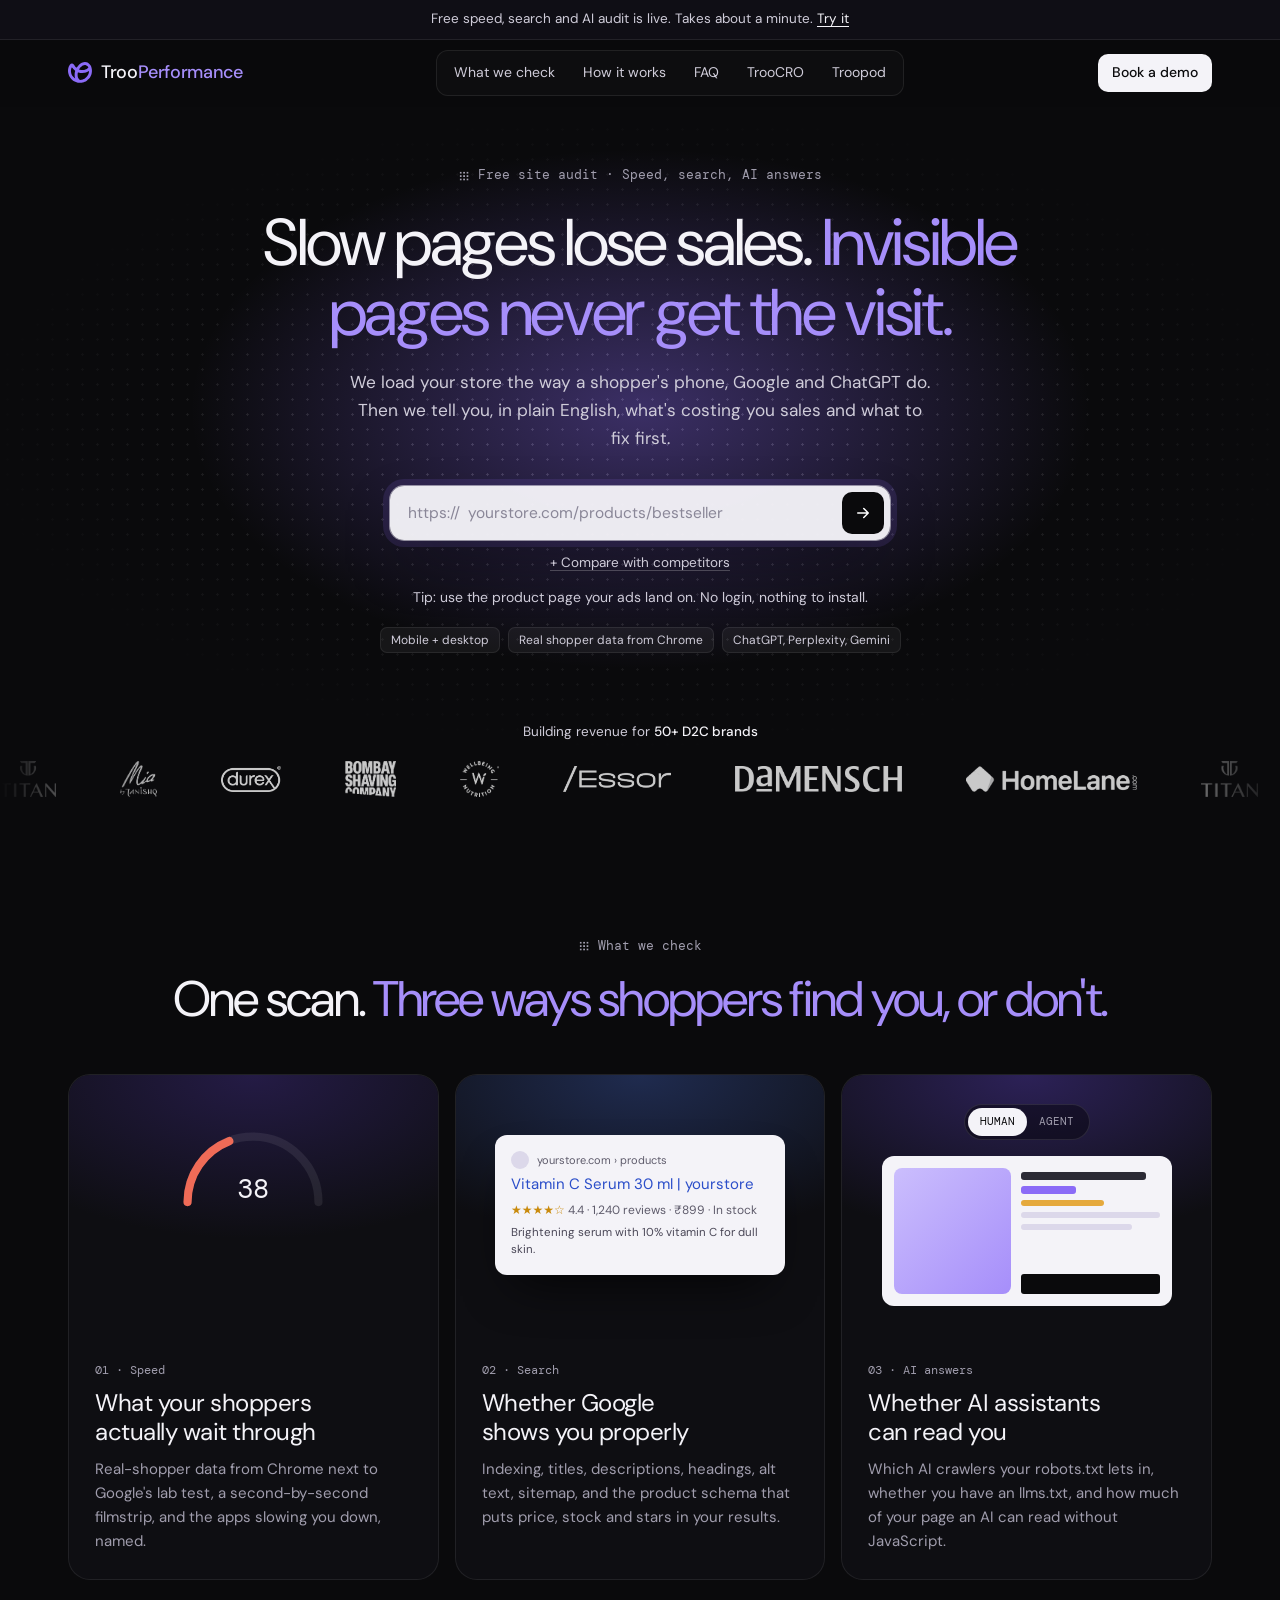
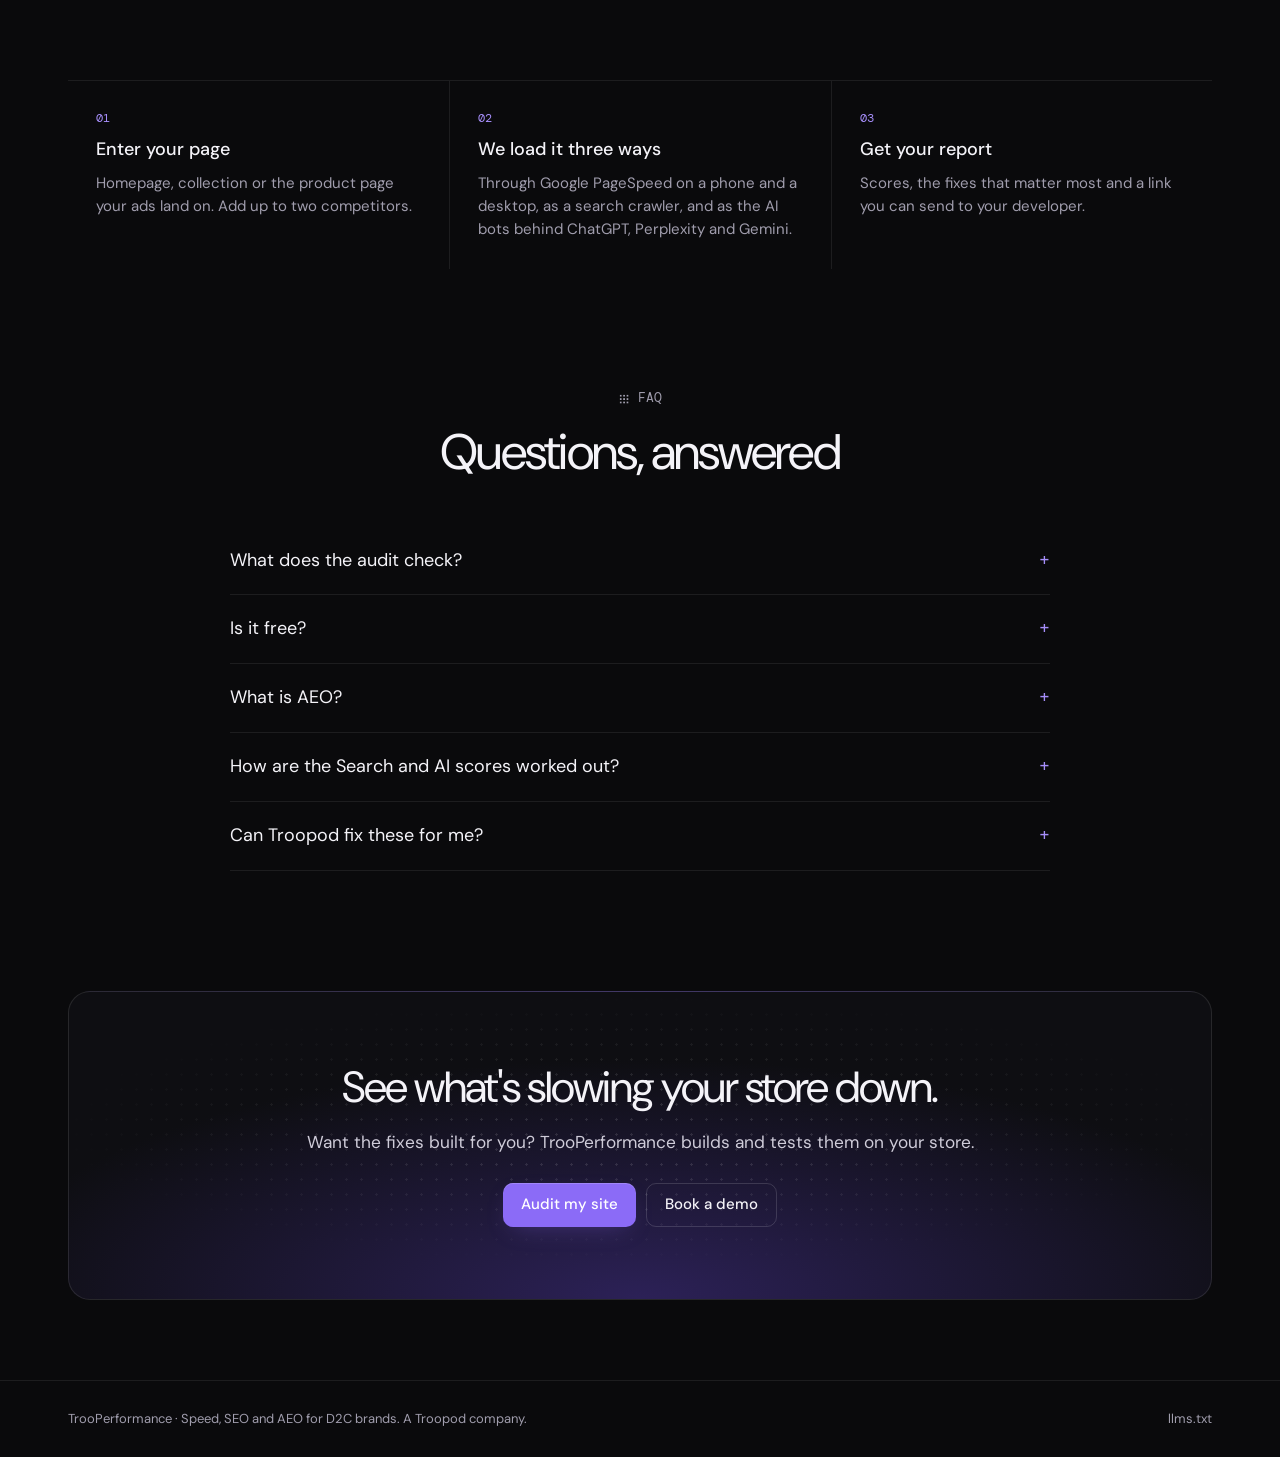
==== commit 7b9d2cce: "Add design previews, remove WhatsApp" ====
--- a/index.html
+++ b/index.html
@@ -219,7 +219,7 @@
 <footer class="footer">
   <div class="wrap">
     <span>TrooPerformance · Speed, SEO and AEO for D2C brands. A Troopod company.</span>
-    <span><a data-wa href="https://wa.me/919810483552">WhatsApp +91 98104 83552</a> · <a href="llms.txt">llms.txt</a></span>
+    <span><a href="llms.txt">llms.txt</a></span>
   </div>
 </footer>
 <script src="assets/js/site.js"></script>
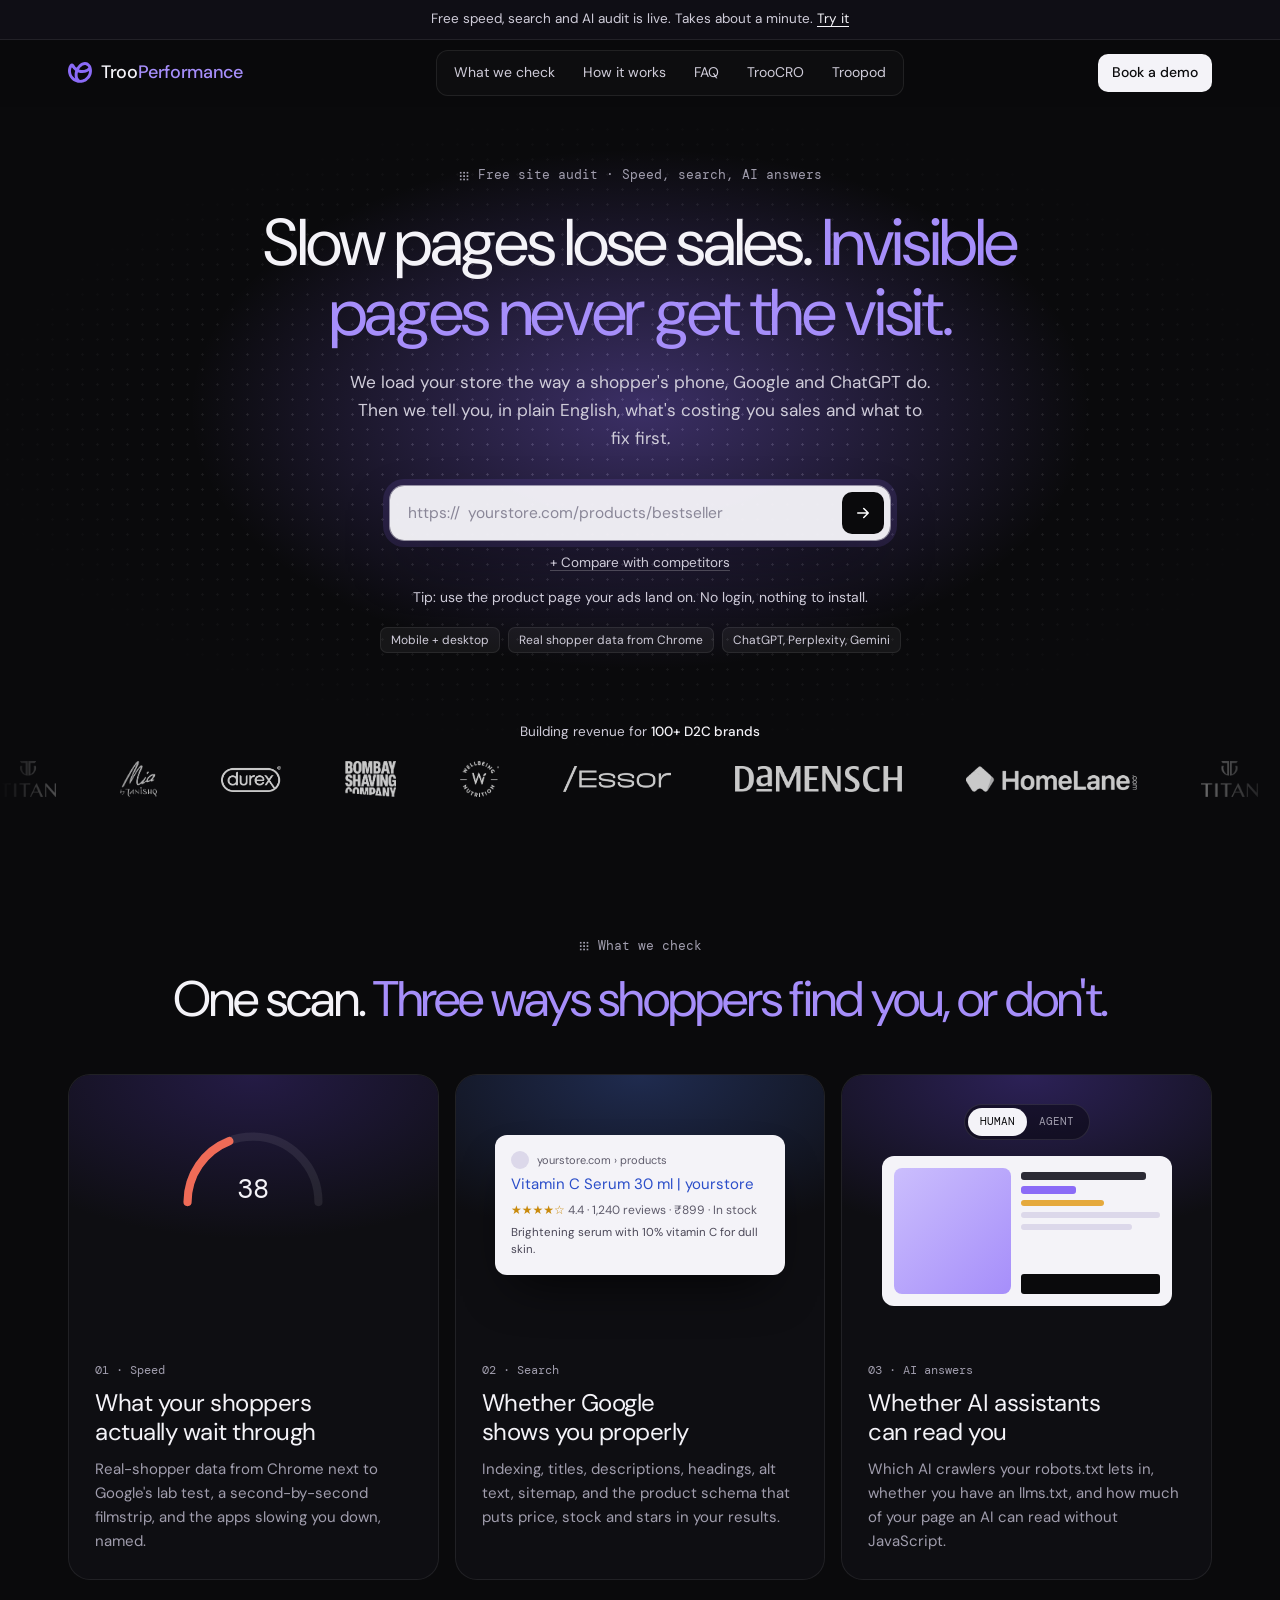
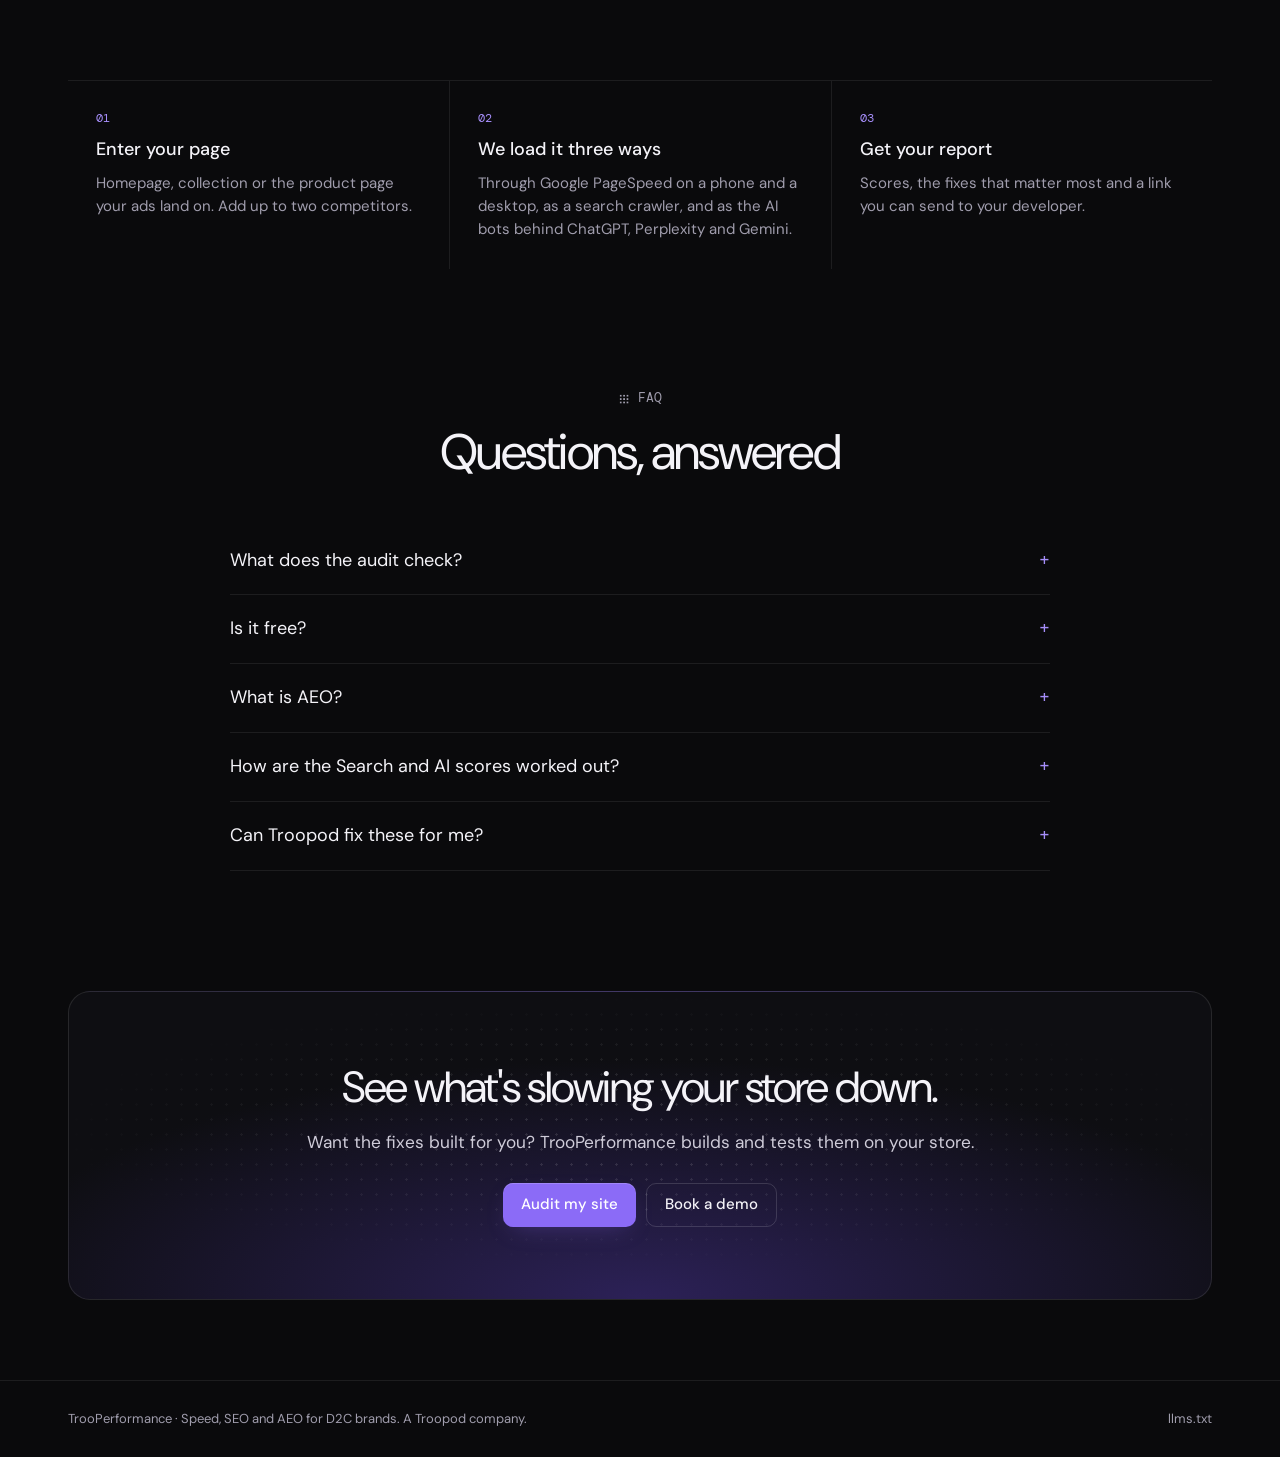
==== commit 47c0bc4a: "Landing: customer story cards, page-by-page proof, service-first copy; drop competitors field Co-Aut" ====
--- a/index.html
+++ b/index.html
@@ -18,7 +18,7 @@
 <link rel="preconnect" href="https://fonts.googleapis.com">
 <link rel="preconnect" href="https://fonts.gstatic.com" crossorigin>
 <link href="https://fonts.googleapis.com/css2?family=DM+Mono:wght@400;500&family=DM+Sans:opsz,wght@9..40,300;9..40,400;9..40,500;9..40,600&display=swap" rel="stylesheet">
-<link rel="stylesheet" href="assets/css/site.css">
+<link rel="stylesheet" href="assets/css/site.css?v=20261125q">
 <script type="application/ld+json">
 {
   "@context": "https://schema.org",
@@ -55,7 +55,7 @@
   ]
 }
 </script>
-<script src="assets/js/config.js"></script>
+<script src="assets/js/config.js?v=20261125q"></script>
 </head>
 <body>
 <div class="announce">Free speed, search and AI audit is live. Takes about a minute. <a href="#top">Try it</a></div>
@@ -103,7 +103,7 @@
       </div>
     </div>
     <div class="hero-proof">
-      <p>Building revenue for <strong>50+ D2C brands</strong></p>
+      <p>Building revenue for <strong>100+ D2C brands</strong></p>
       <div class="marquee" aria-label="Brands we work with">
         <div class="marquee-track">
           <img src="assets/logos/titan.png" alt="Titan" class="tall"><img src="assets/logos/mia-by-tanishq.png" alt="Mia by Tanishq" class="tall"><img src="assets/logos/durex.png" alt="Durex"><img src="assets/logos/bombay-shaving-company.png" alt="Bombay Shaving Company" class="tall"><img src="assets/logos/wellbeing-nutrition.png" alt="Wellbeing Nutrition" class="tall"><img src="assets/logos/essor.png" alt="ESSOR"><img src="assets/logos/damensch.png" alt="Damensch"><img src="assets/logos/homelane.png" alt="HomeLane">
@@ -222,6 +222,6 @@
     <span><a href="llms.txt">llms.txt</a></span>
   </div>
 </footer>
-<script src="assets/js/site.js"></script>
+<script src="assets/js/site.js?v=20261125q"></script>
 </body>
 </html>
--- a/assets/css/site.css
+++ b/assets/css/site.css
@@ -165,8 +165,8 @@
 .scan { position: relative; isolation: isolate; overflow: hidden; padding: 40px 0 80px; min-height: calc(100vh - 64px); }
 .scan .dots { -webkit-mask-image: radial-gradient(ellipse 60% 70% at 50% 40%, #000 10%, transparent 80%); mask-image: radial-gradient(ellipse 60% 70% at 50% 40%, #000 10%, transparent 80%); }
 .scan-bg { position: absolute; inset: 0; z-index: -3; background: radial-gradient(70% 60% at 50% 20%, #1E1838 0%, var(--bg) 70%); }
-.scan-top { display: flex; align-items: center; gap: 10px; height: 52px; padding: 0 8px 0 18px; border-radius: 14px; background: rgba(244,243,248,.96); box-shadow: 0 0 0 7px rgba(139,107,247,.14), 0 24px 60px -18px rgba(0,0,0,.8); color: #121218; }
-.scan-top .proto { color: #8A8798; font-size: 15px; }
+.scan-top { display: flex; align-items: center; gap: 10px; height: 52px; padding: 0 6px 0 18px; border-radius: 14px; background: linear-gradient(180deg, rgba(139,107,247,.22), rgba(139,107,247,.10)); border: 1px solid rgba(166,142,250,.5); box-shadow: inset 0 1px 0 rgba(255,255,255,.08), 0 24px 70px -30px rgba(139,107,247,.9); color: var(--text); }
+.scan-top .proto { color: #A79CCB; font-size: 15px; }
 .scan-top .u { flex: 1; min-width: 0; font-size: 15px; white-space: nowrap; overflow: hidden; text-overflow: ellipsis; }
 .scan-status { height: 36px; padding: 0 12px; border-radius: 9px; background: var(--bg); color: var(--text); display: flex; align-items: center; gap: 8px; font-family: var(--f-mono); font-size: 12px; white-space: nowrap; }
 .spin { width: 14px; height: 14px; animation: spin 1s linear infinite; }
@@ -336,3 +336,202 @@
   .nav-actions .btn-ghost { display: none; }
   .rep-hero .wrap { padding-top: 40px; }
 }
+
+/* ---------- speed card (v3 design) ---------- */
+.sp { display: flex; flex-direction: column; gap: 20px; }
+.sp-head { display: flex; justify-content: space-between; align-items: flex-end; gap: 16px; flex-wrap: wrap; }
+.sp-chips { display: flex; gap: 8px; flex-wrap: wrap; align-items: center; }
+.sp-chip { display: inline-flex; align-items: center; gap: 6px; height: 32px; padding: 0 11px; border-radius: 8px; font-size: 12.5px; border: 1px solid var(--line-2); color: var(--text-2); }
+.sp-chip b { font-family: var(--f-mono); font-weight: 400; }
+.sp-hero { position: relative; isolation: isolate; overflow: hidden; border-radius: var(--r-lg); border: 1px solid rgba(255,255,255,.1); background: radial-gradient(90% 120% at 0% 0%, #241B45 0%, var(--bg-1) 60%); padding: clamp(20px, 3vw, 36px); display: flex; flex-direction: column; gap: 26px; }
+.sp-dots { position: absolute; inset: 0; z-index: -1; background-image: radial-gradient(rgba(255,255,255,.12) 1px, transparent 1.4px); background-size: 15px 15px; -webkit-mask-image: radial-gradient(ellipse 60% 80% at 20% 20%, #000 10%, transparent 75%); mask-image: radial-gradient(ellipse 60% 80% at 20% 20%, #000 10%, transparent 75%); }
+.sp-hero-row { display: flex; flex-wrap: wrap; gap: 28px 40px; align-items: center; }
+.sp-rings { display: flex; align-items: center; gap: clamp(6px, 2vw, 18px); }
+.sp-ringw { display: flex; flex-direction: column; align-items: center; gap: 10px; }
+.sp-ring { width: clamp(104px, 26vw, 170px); height: auto; }
+.sp-ring circle.val { transition: stroke-dasharray 1.4s var(--ease); }
+.sp-ringl { font-family: var(--f-mono); font-size: 11.5px; color: var(--muted); text-align: center; line-height: 1.5; }
+.sp-arrow { display: flex; flex-direction: column; align-items: center; gap: 6px; padding-bottom: 24px; }
+.sp-arrow span { font-family: var(--f-mono); font-size: 13px; color: var(--purple-3); padding: 4px 10px; border-radius: 999px; background: rgba(139,107,247,.18); border: 1px solid rgba(139,107,247,.4); }
+.sp-arrow svg { width: clamp(30px, 7vw, 64px); height: auto; }
+.sp-copy { flex: 1 1 360px; min-width: 0; display: flex; flex-direction: column; gap: 14px; }
+.sp-copy h3 { margin: 0; font-size: clamp(22px, 2.4vw, 30px); line-height: 1.15; font-weight: 400; letter-spacing: -0.025em; text-wrap: balance; }
+.sp-lift { display: flex; gap: 10px; flex-wrap: wrap; }
+.sp-lift span { display: inline-flex; align-items: baseline; gap: 8px; padding: 10px 14px; border-radius: 12px; font-size: 13px; color: var(--text-2); }
+.sp-lift b { font-family: var(--f-mono); font-weight: 400; font-size: 22px; }
+.sp-lift .c { background: rgba(139,107,247,.12); border: 1px solid rgba(166,142,250,.35); } .sp-lift .c b { color: var(--purple-3); }
+.sp-lift .r { background: rgba(76,195,138,.1); border: 1px solid rgba(76,195,138,.4); } .sp-lift .r b { color: #9FE3C1; }
+.sp-quote { display: flex; gap: 14px; align-items: flex-start; padding: 16px 18px; border-radius: 14px; background: rgba(10,10,12,.6); border: 1px solid var(--line); }
+.sp-quote svg { flex: none; margin-top: 2px; }
+.sp-quote div { display: flex; flex-direction: column; gap: 4px; }
+.sp-quote span { font-size: 15px; line-height: 1.5; } .sp-quote b { font-weight: 500; color: #FFB4A8; }
+.sp-quote small, .sp-impact small { font-family: var(--f-mono); font-size: 10.5px; color: var(--dim); }
+.sp-vhead { display: flex; justify-content: space-between; align-items: baseline; gap: 12px; flex-wrap: wrap; margin-top: 10px; }
+.sp-vitals { display: grid; grid-template-columns: repeat(auto-fit, minmax(min(320px, 100%), 1fr)); gap: 16px; align-items: stretch; }
+.sp-vital { border-radius: var(--r-lg); border: 1px solid rgba(255,255,255,.1); background: var(--bg-1); padding: 24px; display: flex; flex-direction: column; gap: 18px; }
+.sp-vh { display: flex; justify-content: space-between; align-items: flex-start; gap: 12px; }
+.sp-vh > div { display: flex; flex-direction: column; gap: 4px; min-width: 0; }
+.sp-abbr { font-family: var(--f-mono); font-size: 11.5px; color: var(--purple-2); }
+.sp-vh h4 { margin: 0; font-size: 17px; font-weight: 400; }
+.sp-plus { width: 40px; height: 40px; flex: none; border-radius: 10px; border: 1px solid var(--line-2); display: flex; align-items: center; justify-content: center; font-family: var(--f-mono); font-size: 18px; line-height: 1; transition: background-color .2s; }
+.sp-plus[aria-expanded="true"] { background: rgba(139,107,247,.25); }
+@media (hover: hover) { .sp-plus:hover { background: rgba(255,255,255,.06); } }
+.sp-def { padding: 14px 16px; border-radius: 12px; background: rgba(139,107,247,.08); border: 1px solid rgba(139,107,247,.25); font-size: 14px; line-height: 1.6; color: #E4E0F2; animation: spin-def .35s var(--ease) both; }
+@keyframes spin-def { from { opacity: 0; transform: translateY(-4px); } to { opacity: 1; transform: none; } }
+.sp-val { display: flex; align-items: baseline; gap: 12px; flex-wrap: wrap; }
+.sp-val > span { font-family: var(--f-mono); font-size: 46px; line-height: 1; letter-spacing: -0.02em; }
+.sp-val em { font-style: normal; font-family: var(--f-mono); font-size: 11px; border: 1px solid; border-radius: 6px; padding: 2px 8px; }
+.sp-bar { display: flex; flex-direction: column; gap: 7px; }
+.sp-track { position: relative; display: flex; gap: 3px; height: 7px; }
+.sp-track i:nth-child(1) { background: #1F5C47; border-radius: 4px 0 0 4px; }
+.sp-track i:nth-child(2) { background: #6B5413; }
+.sp-track i:nth-child(3) { flex: 1; background: #6B2A2A; border-radius: 0 4px 4px 0; }
+.sp-track b { position: absolute; top: -5px; width: 4px; height: 17px; margin-left: -2px; background: var(--text); border-radius: 2px; }
+.sp-scale { display: flex; justify-content: space-between; font-family: var(--f-mono); font-size: 10.5px; color: var(--dim); }
+.sp-field { display: flex; justify-content: space-between; gap: 10px; font-size: 13px; color: var(--text-2); }
+.sp-field b { font-family: var(--f-mono); font-weight: 400; }
+.sp-impact { margin-top: auto; padding: 14px 16px; border-radius: 12px; background: rgba(10,10,12,.7); border: 1px solid var(--line); display: flex; flex-direction: column; gap: 6px; }
+.sp-impact span { font-size: 14px; line-height: 1.55; }
+.sp-other { display: grid; grid-template-columns: repeat(auto-fit, minmax(min(200px, 100%), 1fr)); gap: 10px; }
+.sp-other div { padding: 14px 16px; border-radius: 14px; border: 1px solid var(--line); display: flex; justify-content: space-between; align-items: baseline; gap: 10px; }
+.sp-other span { font-size: 13px; color: var(--muted); } .sp-other b { font-family: var(--f-mono); font-weight: 400; }
+@media (max-width: 640px) { .sp-vital { padding: 18px; } .sp-val > span { font-size: 38px; } .sp-copy { flex-basis: 100%; } .sp-rings { width: 100%; justify-content: center; } }
+@media (prefers-reduced-motion: reduce) { .sp-ring circle.val { transition: none; } .sp-def { animation: none; } }
+@media print { .sp-plus { display: none; } }
+
+/* ---------- compare with competitors ---------- */
+.cp-card { position: relative; isolation: isolate; overflow: hidden; border-radius: var(--r-lg); border: 1px solid rgba(255,255,255,.1); background: radial-gradient(90% 120% at 100% 0%, #241B45 0%, var(--bg-1) 60%); padding: clamp(20px, 3vw, 36px); display: flex; flex-direction: column; gap: 20px; }
+.cp-inputs { display: grid; grid-template-columns: repeat(auto-fit, minmax(min(220px, 100%), 1fr)); gap: 10px; }
+.cp-inputs div { display: flex; flex-direction: column; gap: 6px; }
+.cp-inputs label { font-size: 12px; color: var(--muted); }
+.cp-inputs input { height: 48px; border-radius: 12px; border: 1px solid var(--line-2); background: rgba(10,10,12,.7); color: var(--text); padding: 0 14px; font-size: 16px; outline: 0; }
+.cp-inputs input::placeholder { color: #6F6C7C; }
+.cp-inputs input:focus { border-color: var(--purple-2); box-shadow: 0 0 0 3px rgba(166,142,250,.25); }
+.cp-get { border-top: 1px solid var(--line); padding-top: 18px; display: flex; flex-direction: column; gap: 10px; }
+.cp-run { display: flex; flex-direction: column; border-radius: 14px; border: 1px solid var(--line); overflow: hidden; }
+.cp-run > div { display: flex; justify-content: space-between; align-items: center; gap: 12px; padding: 14px 16px; border-top: 1px solid var(--line); font-size: 15px; }
+.cp-run > div:first-child { border-top: 0; background: rgba(139,107,247,.08); }
+.cp-run small { font-family: var(--f-mono); font-size: 11px; color: var(--purple-3); margin-left: 8px; }
+.cp-run b { font-family: var(--f-mono); font-weight: 400; }
+.cp-spin { width: 16px; height: 16px; border-radius: 50%; border: 2px solid rgba(166,142,250,.25); border-top-color: var(--purple-2); animation: cpspin 1s linear infinite; }
+@keyframes cpspin { to { transform: rotate(360deg); } }
+.cp-rank { flex-direction: row; flex-wrap: wrap; align-items: center; gap: 24px 32px; margin-bottom: 16px; }
+.cp-big { display: flex; align-items: baseline; gap: 10px; flex: none; }
+.cp-big b { font-family: var(--f-mono); font-weight: 400; font-size: clamp(64px, 9vw, 96px); line-height: .9; letter-spacing: -0.04em; color: var(--purple-3); }
+.cp-big span { font-family: var(--f-mono); font-size: 18px; color: var(--muted); }
+.cp-board { border-radius: var(--r-lg); border: 1px solid rgba(255,255,255,.1); background: var(--bg-1); overflow: hidden; }
+.cp-board h3 { margin: 0; padding: 22px 24px 4px; font-size: 18px; font-weight: 400; }
+.cp-scroll { overflow-x: auto; }
+.cp-grid { display: grid; grid-template-columns: 30% 28% 1fr 1fr 1fr; align-items: center; min-width: 760px; padding: 14px 24px; font-size: 14px; }
+.cp-th { font-size: 12px; color: var(--muted); }
+.cp-row { border-top: 1px solid rgba(255,255,255,.06); padding: 16px 24px; }
+.cp-row.you { background: rgba(139,107,247,.08); }
+.cp-row > span { font-family: var(--f-mono); }
+.cp-row > span small { font-size: 10px; color: var(--dim); }
+.cp-brand { display: flex; align-items: center; gap: 14px; min-width: 0; }
+.cp-brand i { font-style: normal; width: 28px; height: 28px; flex: none; border-radius: 8px; display: flex; align-items: center; justify-content: center; font-family: var(--f-mono); font-size: 13px; background: rgba(255,255,255,.06); color: var(--text-2); }
+.cp-row.you .cp-brand i { background: var(--purple); color: #fff; }
+.cp-brand span { display: flex; flex-direction: column; gap: 2px; min-width: 0; overflow-wrap: anywhere; }
+.cp-brand small { font-size: 11.5px; color: var(--dim); }
+.cp-row.you .cp-brand small { color: var(--purple-3); }
+.cp-score { display: flex; align-items: center; gap: 10px; padding-right: 18px; }
+.cp-score b { font-family: var(--f-mono); font-weight: 400; width: 28px; }
+.cp-score div { flex: 1; height: 8px; border-radius: 4px; background: rgba(255,255,255,.06); }
+.cp-score i { display: block; height: 100%; border-radius: 4px; transform-origin: left; animation: grow 1.1s var(--ease) both; }
+.cp-gaps { display: grid; grid-template-columns: repeat(auto-fit, minmax(min(260px, 100%), 1fr)); gap: 12px; margin-top: 16px; }
+.cp-gap { border-radius: 16px; border: 1px solid var(--line); background: var(--bg-1); padding: 18px 20px; display: flex; flex-direction: column; gap: 6px; }
+.cp-gap b { font-family: var(--f-mono); font-weight: 400; font-size: 30px; letter-spacing: -0.02em; }
+.cp-gap span:last-child { font-size: 14px; color: var(--text-2); }
+.cp-banner { width: 100%; text-align: left; border-radius: 18px; border: 1px dashed rgba(166,142,250,.45); background: rgba(139,107,247,.06); padding: 20px 24px; display: flex; align-items: center; justify-content: space-between; gap: 16px; flex-wrap: wrap; color: var(--text); }
+.cp-banner > span:first-child { display: flex; flex-direction: column; gap: 4px; }
+.cp-banner b { font-weight: 400; font-size: 17px; } .cp-banner > span:first-child > span { font-size: 13.5px; color: var(--muted); }
+@media (hover: hover) { .cp-banner:hover { border-color: var(--purple-2); } }
+@media (prefers-reduced-motion: reduce) { .cp-spin { animation-duration: 3s; } .cp-score i { animation: none; } }
+.sp-vh h4 { min-height: 1.4em; }
+
+/* ---------- fix plan ---------- */
+.fp { display: flex; flex-direction: column; gap: 16px; }
+.fp-sum { display: grid; grid-template-columns: repeat(auto-fit, minmax(min(200px, 100%), 1fr)); gap: 10px; }
+.fp-sum > div { border-radius: 16px; border: 1px solid rgba(166,142,250,.3); background: linear-gradient(160deg, rgba(139,107,247,.14), rgba(14,14,18,.9) 60%); padding: 18px 20px; display: flex; flex-direction: column; gap: 4px; }
+.fp-sum b { font-family: var(--f-mono); font-weight: 400; font-size: 32px; letter-spacing: -0.02em; color: var(--purple-3); line-height: 1.1; }
+.fp-sum span { font-size: 14px; color: var(--text-2); }
+.fp-list { list-style: none; margin: 0; padding: 0; display: grid; grid-template-columns: repeat(auto-fit, minmax(min(460px, 100%), 1fr)); gap: 12px; }
+.fp-item { display: flex; gap: 16px; padding: 20px; border-radius: 18px; border: 1px solid rgba(255,255,255,.1); background: var(--bg-1); }
+.fp-no { font-family: var(--f-mono); font-size: 13px; color: var(--purple-2); width: 26px; flex: none; padding-top: 3px; }
+.fp-body { display: flex; flex-direction: column; gap: 8px; min-width: 0; }
+.fp-body > b { font-weight: 400; font-size: 17px; line-height: 1.35; }
+.fp-body > span { font-size: 14px; line-height: 1.55; color: var(--muted); }
+.fp-top { display: flex; gap: 6px; flex-wrap: wrap; }
+.fp-tag, .fp-eff { font-family: var(--f-mono); font-size: 11px; padding: 3px 8px; border-radius: 6px; border: 1px solid var(--line-2); color: var(--text-2); }
+.fp-tag.t-speed, .fp-tag.t-performance { color: #FFB4A8; border-color: rgba(239,107,87,.35); }
+.fp-tag.t-search { color: #F3CF8A; border-color: rgba(229,169,61,.35); }
+.fp-tag.t-ai { color: var(--purple-3); border-color: rgba(166,142,250,.4); }
+.fp-eff { border-style: dashed; }
+.fp-meta { display: flex; gap: 6px 18px; flex-wrap: wrap; font-size: 12.5px; color: var(--dim); margin-top: 2px; }
+.fp-meta em { font-style: normal; color: var(--text-2); margin-left: 4px; }
+
+/* ---------- locked full report ---------- */
+.lk { position: relative; isolation: isolate; min-height: 560px; border-radius: var(--r-lg); overflow: hidden; }
+.lk-grid { display: grid; grid-template-columns: repeat(auto-fit, minmax(min(420px, 100%), 1fr)); gap: 14px; pointer-events: none; user-select: none; }
+.lk-card { border-radius: var(--r-lg); border: 1px solid rgba(255,255,255,.08); background: var(--bg-1); padding: 24px; display: flex; flex-direction: column; gap: 6px; min-height: 520px; }
+.lk-card .fp-list { grid-template-columns: 1fr; margin-top: 12px; }
+.lk-blur { filter: blur(7px); opacity: .7; -webkit-mask-image: linear-gradient(#000 40%, transparent); mask-image: linear-gradient(#000 40%, transparent); }
+.lk-board { display: flex; flex-direction: column; gap: 14px; margin-top: 18px; }
+.lk-row { display: grid; grid-template-columns: 28px 120px 1fr 32px; gap: 14px; align-items: center; }
+.lk-row i { width: 28px; height: 28px; border-radius: 8px; background: rgba(139,107,247,.4); font-style: normal; font-family: var(--f-mono); font-size: 12px; display: flex; align-items: center; justify-content: center; }
+.lk-name { height: 10px; border-radius: 4px; background: rgba(255,255,255,.25); }
+.lk-row div { height: 8px; border-radius: 4px; background: rgba(255,255,255,.06); } .lk-row div b { display: block; height: 100%; border-radius: 4px; background: var(--amber); }
+.lk-num { font-family: var(--f-mono); font-size: 13px; }
+.lk::after { content: ""; position: absolute; inset: 0; z-index: 1; pointer-events: none; background: radial-gradient(60% 70% at 50% 50%, rgba(10,10,12,.55), rgba(10,10,12,.1) 70%); }
+.lk-form { position: absolute; z-index: 2; left: 50%; top: 50%; transform: translate(-50%, -50%); width: min(560px, calc(100% - 32px)); border-radius: 22px; border: 1px solid rgba(166,142,250,.45); background: linear-gradient(180deg, rgba(36,27,69,.92), rgba(14,14,18,.95)); -webkit-backdrop-filter: blur(16px); backdrop-filter: blur(16px); box-shadow: 0 40px 120px -40px rgba(139,107,247,.8), inset 0 1px 0 rgba(255,255,255,.08); padding: 28px; display: flex; flex-direction: column; gap: 14px; text-align: center; align-items: center; }
+.lk-icon { width: 48px; height: 48px; border-radius: 14px; display: flex; align-items: center; justify-content: center; color: var(--purple-3); background: rgba(139,107,247,.18); border: 1px solid rgba(166,142,250,.4); }
+.lk-form h3 { margin: 0; font-size: clamp(22px, 2.4vw, 28px); font-weight: 400; letter-spacing: -0.02em; }
+.lk-form > p { margin: 0; font-size: 15px; line-height: 1.55; color: var(--text-2); max-width: 440px; }
+.lk-fields { width: 100%; display: grid; grid-template-columns: 1fr 1fr; gap: 10px; text-align: left; }
+.lk-fields div { display: flex; flex-direction: column; gap: 6px; }
+.lk-fields label { font-size: 12px; color: var(--muted); } .lk-fields small { color: var(--dim); }
+.lk-fields input { height: 46px; border-radius: 11px; border: 1px solid var(--line-2); background: rgba(10,10,12,.7); color: var(--text); padding: 0 13px; font-size: 16px; outline: 0; min-width: 0; }
+.lk-fields input::placeholder { color: #6F6C7C; }
+.lk-fields input:focus { border-color: var(--purple-2); box-shadow: 0 0 0 3px rgba(166,142,250,.25); }
+.lk-btn { width: 100%; height: 50px; font-size: 16px; }
+.lk-note { font-size: 12.5px; color: var(--muted); }
+.lk-ok { font-family: var(--f-mono); font-size: 12px; color: var(--green); border: 1px solid rgba(76,195,138,.4); border-radius: 8px; padding: 4px 10px; }
+@media (max-width: 640px) {
+  .lk { min-height: 780px; } .lk-card { min-height: 360px; }
+  .lk-form { padding: 22px 18px; top: 52%; } .lk-fields { grid-template-columns: 1fr; }
+  .fp-item { padding: 16px; gap: 12px; }
+}
+@media print { .lk-form { position: static; transform: none; } }
+.lk-hint { min-height: 16px; font-size: 12px; color: var(--muted); }
+.lk-hint.ok { color: var(--green); } .lk-hint.bad { color: #FF9A8A; }
+.lk-fields input[aria-invalid="true"] { border-color: rgba(239,107,87,.6); }
+/* unlock form: single column, like the TrooFestive form */
+.lk { min-height: 1040px; }
+.lk-card { min-height: 1000px; }
+.lk-form { top: 32px; transform: translateX(-50%); width: min(520px, calc(100% - 32px)); text-align: left; align-items: stretch; }
+.lk-form .lk-icon { align-self: flex-start; }
+.lk-form > p { max-width: none; }
+.lk-fields { grid-template-columns: 1fr; gap: 14px; }
+.lk-f { display: flex; flex-direction: column; gap: 6px; }
+.lk-f label { font-size: 13.5px; color: var(--text-2); }
+.lk-f select, .lk-phone select { height: 46px; border-radius: 11px; border: 1px solid var(--line-2); background: rgba(10,10,12,.7); color: var(--text); padding: 0 36px 0 13px; font-size: 16px; outline: 0; -webkit-appearance: none; appearance: none; background-image: url("data:image/svg+xml,%3Csvg xmlns='http://www.w3.org/2000/svg' width='14' height='14' viewBox='0 0 24 24' fill='none' stroke='%23CFCCD9' stroke-width='2' stroke-linecap='round'%3E%3Cpath d='M6 9l6 6 6-6'/%3E%3C/svg%3E"); background-repeat: no-repeat; background-position: right 12px center; }
+.lk-f select:invalid, .lk-f select option[value=""] { color: #6F6C7C; }
+.lk-f select:focus, .lk-phone select:focus { border-color: var(--purple-2); box-shadow: 0 0 0 3px rgba(166,142,250,.25); }
+.lk-phone { display: grid; grid-template-columns: 116px 1fr; }
+.lk-phone select { border-radius: 11px 0 0 11px; border-right: 0; }
+.lk-phone input { border-radius: 0 11px 11px 0 !important; }
+.lk-e { font-size: 12.5px; color: #FF9A8A; min-height: 0; }
+.lk-e:empty { display: none; }
+.lk-f.bad input, .lk-f.bad select { border-color: rgba(239,107,87,.65); }
+.lk-hint:empty { display: none; }
+.lk-hp { position: absolute; left: -9999px; width: 1px; height: 1px; opacity: 0; }
+.lk-note { text-align: center; }
+@media (max-width: 640px) { .lk { min-height: 1120px; } .lk-form { top: 16px; } .lk-phone { grid-template-columns: 104px 1fr; } }
+/* overlay layout: blurred preview and the form share one grid cell, so the box grows with the form */
+.lk { display: grid; min-height: 0 !important; }
+.lk > .lk-grid, .lk > .lk-form { grid-area: 1 / 1; }
+.lk-card { min-height: 0 !important; }
+.lk-form { position: relative !important; left: auto !important; top: auto !important; transform: none !important; justify-self: center; align-self: start; margin: 32px 0 40px; }
+.lk-fields .lk-phone { display: grid; flex-direction: row; gap: 0; grid-template-columns: 116px minmax(0, 1fr); }
+@media (max-width: 640px) { .lk-form { margin: 16px 0 24px; } .lk-fields .lk-phone { grid-template-columns: 104px minmax(0, 1fr); } }
+@media print { .lk > .lk-grid { display: none; } }
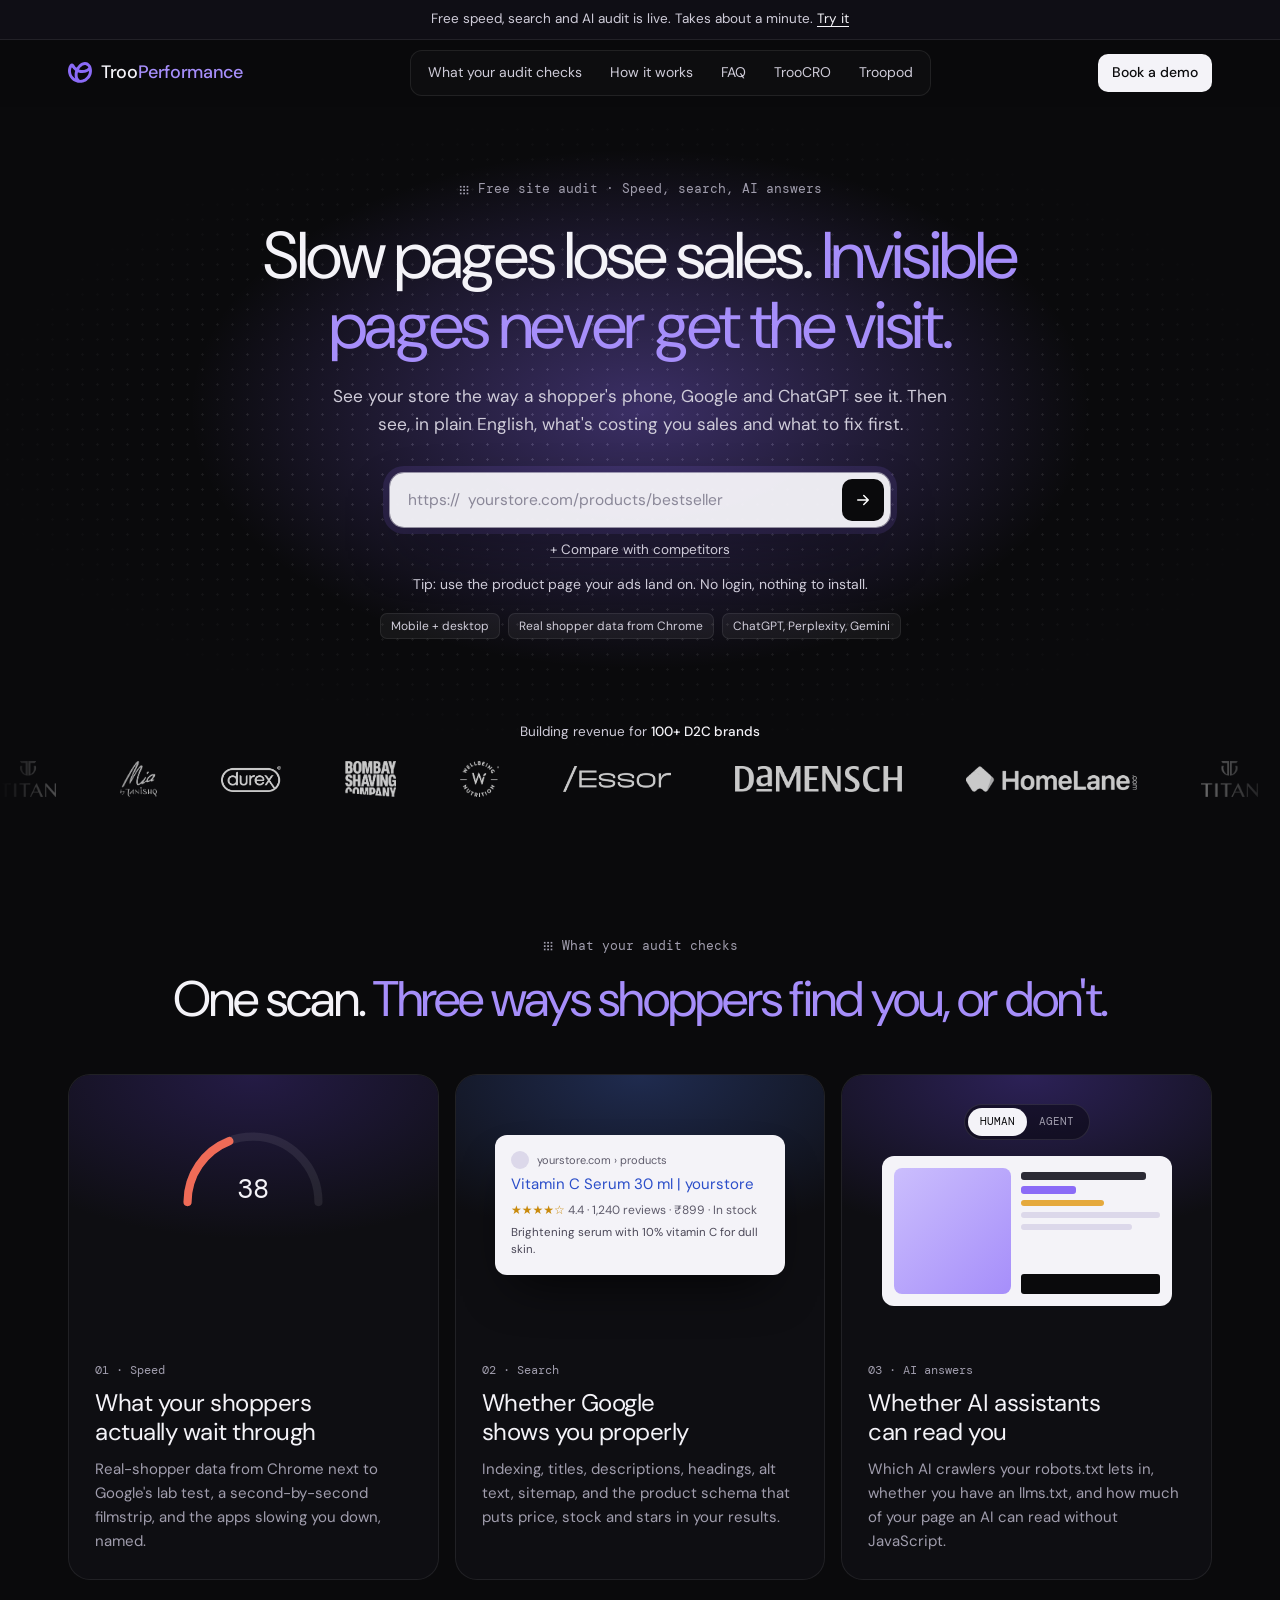
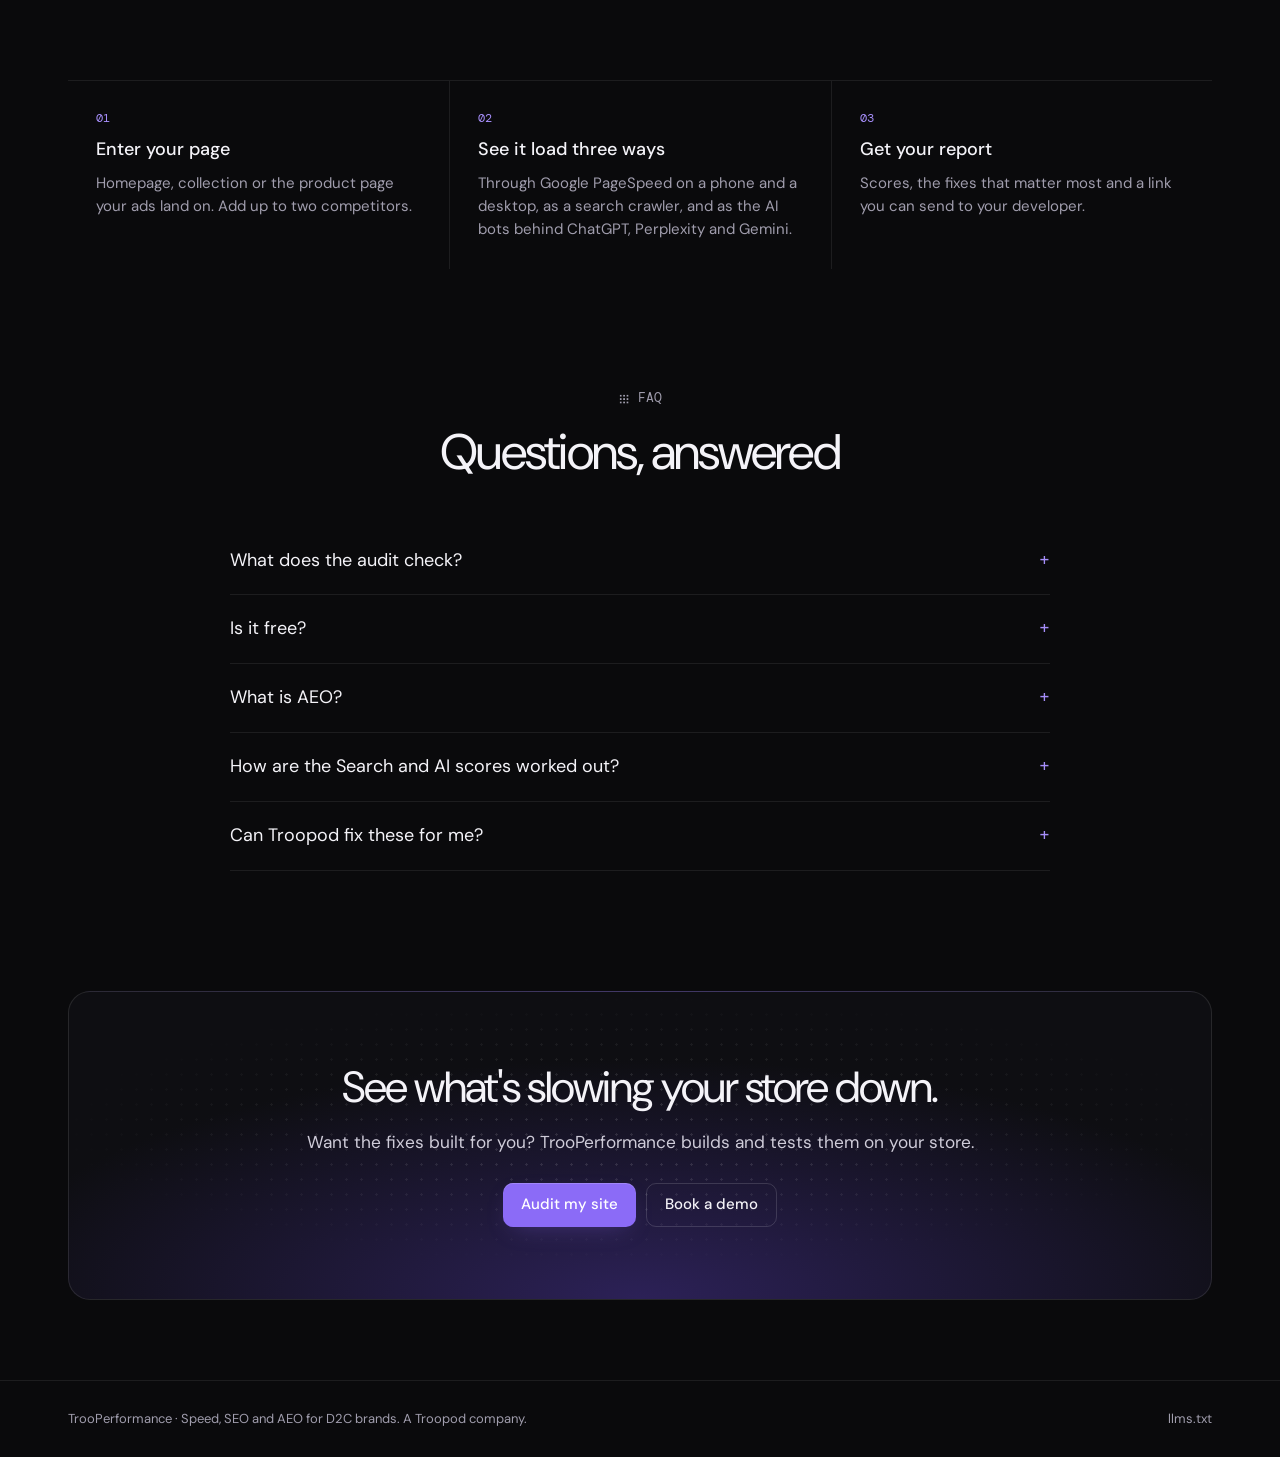
==== commit 187aa6ef: "Copy: customer-first framing ('see your store…') on landing, homepage and report; no more we/our Co-" ====
--- a/index.html
+++ b/index.html
@@ -49,7 +49,7 @@
         { "@type": "Question", "name": "Is the audit free?", "acceptedAnswer": { "@type": "Answer", "text": "Yes. No login and nothing to install. You get your scores, the issues behind them and a link you can share with your developer." } },
         { "@type": "Question", "name": "What is AEO?", "acceptedAnswer": { "@type": "Answer", "text": "AEO (answer engine optimisation) means making your store easy for AI assistants like ChatGPT, Perplexity and Gemini to read, understand and recommend. It starts with letting their crawlers in and giving them clean, structured facts about your products." } },
         { "@type": "Question", "name": "How are the Search and AI scores calculated?", "acceptedAnswer": { "@type": "Answer", "text": "Each check counts as 1 for a pass, 0.5 for a warning and 0 for a fail. The score is the average across the checks that apply to your page, out of 100. The speed score is Google's own Lighthouse performance score." } },
-        { "@type": "Question", "name": "Can Troopod fix the issues for me?", "acceptedAnswer": { "@type": "Answer", "text": "Yes. TrooPerformance is Troopod's speed, SEO and AEO service for D2C brands. Book a demo and we'll walk through your report." } }
+        { "@type": "Question", "name": "Can Troopod fix the issues for me?", "acceptedAnswer": { "@type": "Answer", "text": "Yes. TrooPerformance is Troopod's speed, SEO and AEO service for D2C brands. Book a demo to walk through your report and your fixes." } }
       ]
     }
   ]
@@ -63,7 +63,7 @@
   <div class="wrap nav-bar">
     <a class="brand" href="./" aria-label="TrooPerformance home"><img src="assets/mark.svg" alt="" width="24" height="21"><span>Troo<span class="sub">Performance</span></span></a>
     <nav class="nav-links" aria-label="Main">
-      <a href="#what">What we check</a>
+      <a href="#what">What your audit checks</a>
       <a href="#how">How it works</a>
       <a href="#faq">FAQ</a>
       <a href="https://purrieie.github.io/troocro/">TrooCRO</a>
@@ -80,7 +80,7 @@
     <div class="hero-inner">
       <span class="eyebrow">Free site audit · Speed, search, AI answers</span>
       <h1 class="h1">Slow pages lose sales. <span class="hl">Invisible pages never get the visit.</span></h1>
-      <p class="lead">We load your store the way a shopper's phone, Google and ChatGPT do. Then we tell you, in plain English, what's costing you sales and what to fix first.</p>
+      <p class="lead">See your store the way a shopper's phone, Google and ChatGPT see it. Then see, in plain English, what's costing you sales and what to fix first.</p>
       <form class="url-form" id="auditForm" action="audit.html" method="get" novalidate>
         <div class="url-row">
           <span class="proto" aria-hidden="true">https://</span>
@@ -116,7 +116,7 @@
   <section class="section" id="what">
     <div class="wrap">
       <div class="section-head">
-        <span class="eyebrow">What we check</span>
+        <span class="eyebrow">What your audit checks</span>
         <h2 class="h2">One scan. <span class="hl">Three ways shoppers find you, or don't.</span></h2>
       </div>
       <div class="grid-3">
@@ -182,7 +182,7 @@
     <div class="wrap">
       <ol class="steps">
         <li><span class="n">01</span><strong>Enter your page</strong><span>Homepage, collection or the product page your ads land on. Add up to two competitors.</span></li>
-        <li><span class="n">02</span><strong>We load it three ways</strong><span>Through Google PageSpeed on a phone and a desktop, as a search crawler, and as the AI bots behind ChatGPT, Perplexity and Gemini.</span></li>
+        <li><span class="n">02</span><strong>See it load three ways</strong><span>Through Google PageSpeed on a phone and a desktop, as a search crawler, and as the AI bots behind ChatGPT, Perplexity and Gemini.</span></li>
         <li><span class="n">03</span><strong>Get your report</strong><span>Scores, the fixes that matter most and a link you can send to your developer.</span></li>
       </ol>
     </div>
@@ -196,7 +196,7 @@
         <details><summary>Is it free?</summary><p>Yes. No login and nothing to install. You get your scores, the issues behind them and a link you can share with your developer.</p></details>
         <details><summary>What is AEO?</summary><p>AEO (answer engine optimisation) means making your store easy for AI assistants like ChatGPT, Perplexity and Gemini to read, understand and recommend. It starts with letting their crawlers in and giving them clean, structured facts about your products.</p></details>
         <details><summary>How are the Search and AI scores worked out?</summary><p>Each check counts 1 for a pass, 0.5 for a warning and 0 for a fail. The score is the average across the checks that apply to your page, out of 100. The speed score is Google's own Lighthouse performance score.</p></details>
-        <details><summary>Can Troopod fix these for me?</summary><p>Yes. TrooPerformance is Troopod's speed, SEO and AEO service for D2C brands. Book a demo and we'll walk through your report with you.</p></details>
+        <details><summary>Can Troopod fix these for me?</summary><p>Yes. TrooPerformance is Troopod's speed, SEO and AEO service for D2C brands. Book a demo to walk through your report and your fixes.</p></details>
       </div>
     </div>
   </section>
--- a/assets/css/site.css
+++ b/assets/css/site.css
@@ -535,3 +535,167 @@
 .lk-fields .lk-phone { display: grid; flex-direction: row; gap: 0; grid-template-columns: 116px minmax(0, 1fr); }
 @media (max-width: 640px) { .lk-form { margin: 16px 0 24px; } .lk-fields .lk-phone { grid-template-columns: 104px minmax(0, 1fr); } }
 @media print { .lk > .lk-grid { display: none; } }
+
+/* ---------- live scan view: the real page with the agents working on it (assets/js/live.js) ---------- */
+.lv-grid { margin-top: 22px; display: grid; grid-template-columns: minmax(0, 1fr) 300px; gap: 18px; align-items: start; }
+.lv-canvas { position: relative; display: flex; flex-direction: column; border-radius: 20px; border: 1px solid var(--line-2); background: var(--bg-1); overflow: hidden; box-shadow: 0 30px 80px -40px rgba(139,107,247,.45), 0 0 0 1px rgba(139,107,247,.06) inset; }
+.lv-bar { height: 42px; display: flex; align-items: center; gap: 10px; padding: 0 12px; border-bottom: 1px solid var(--line); }
+.lv-dots { display: flex; gap: 6px; flex: none; } .lv-dots i { width: 9px; height: 9px; border-radius: 50%; background: #34323F; }
+.lv-url { flex: 1; min-width: 0; height: 26px; line-height: 26px; padding: 0 10px; border-radius: 8px; background: rgba(255,255,255,.04); font-family: var(--f-mono); font-size: 12.5px; color: var(--text-2); white-space: nowrap; overflow: hidden; text-overflow: ellipsis; }
+.lv-pill { display: flex; align-items: center; gap: 6px; flex: none; font-family: var(--f-mono); font-size: 11px; color: var(--text-2); }
+.lv-pill b { width: 7px; height: 7px; border-radius: 50%; background: var(--red); animation: lvlive 1.6s ease-out infinite; }
+.lv-pill-t { text-transform: uppercase; letter-spacing: .08em; }
+.lv-clock { color: var(--dim); min-width: 44px; text-align: right; }
+.lv-canvas.is-done .lv-pill b { background: var(--green); animation: none; }
+@keyframes lvlive { 0% { box-shadow: 0 0 0 0 rgba(239,107,87,.6); } 100% { box-shadow: 0 0 0 7px rgba(239,107,87,0); } }
+.lv-view { position: relative; height: 540px; overflow: hidden; background: radial-gradient(120% 80% at 50% 0%, rgba(139,107,247,.10), transparent 60%), #E9E7F0; }
+/* stand-in page until the real one loads; phone width, so Google's phone screenshot can take its place */
+.lv-skel { position: absolute; top: 0; bottom: 0; left: 50%; transform: translateX(-50%); width: min(100%, 390px); padding: 16px 18px; display: flex; flex-direction: column; gap: 14px; background: #F7F6FB; transition: opacity .5s; }
+.lv-skel i { display: block; border-radius: 4px; background: #DCD8EA; }
+.sk-nav { display: flex; align-items: center; justify-content: space-between; height: 30px; } .sk-nav i { height: 10px; width: 22px; } .sk-nav i:nth-child(2) { width: 90px; height: 14px; background: #2B2A35; }
+.sk-img { height: 38%; min-height: 150px; border-radius: 12px; background: linear-gradient(110deg, #DCD8EA 30%, #ECEAF4 50%, #DCD8EA 70%); background-size: 220% 100%; animation: lvshim 1.8s linear infinite; }
+.sk-title { display: flex; flex-direction: column; gap: 8px; } .sk-title i { height: 15px; width: 78%; background: #2B2A35; } .sk-title i + i { width: 46%; }
+.sk-price i { height: 13px; width: 84px; background: #8B6BF7; }
+.sk-cta { height: 44px; border-radius: 10px; background: #0A0A0C; }
+.sk-text { display: flex; flex-direction: column; gap: 7px; } .sk-text i { height: 7px; } .sk-text i:nth-child(2n) { width: 82%; }
+.sk-foot { margin-top: auto; display: flex; gap: 10px; padding: 14px; border-radius: 10px; background: #E6E3EF; } .sk-foot i { height: 8px; flex: 1; background: #CFCBE0; }
+@keyframes lvshim { to { background-position: -220% 0; } }
+.lv-shot { position: absolute; top: 0; left: 50%; transform: translateX(-50%); width: min(100%, 390px); height: 100%; object-fit: cover; object-position: top; opacity: 0; transition: opacity .8s; }
+.lv-shot.on { opacity: 1; }
+.lv-canvas.is-real .lv-skel, .lv-canvas.has-shot .lv-skel { opacity: 0; }
+.lv-canvas.is-real .lv-shot { display: none; }
+.lv-real { position: absolute; inset: 0; overflow: hidden; background: #fff; opacity: 0; transition: opacity .6s; }
+.lv-real.on { opacity: 1; }
+.lv-frame { border: 0; transform-origin: 0 0; pointer-events: none; display: block; background: #fff; }
+.lv-fx { position: absolute; inset: 0; pointer-events: none; z-index: 3; }
+.lv-cur { position: absolute; left: 0; top: 0; display: flex; align-items: flex-start; gap: 2px; opacity: 0; transition: transform .6s cubic-bezier(.65,0,.35,1), opacity .35s; will-change: transform; z-index: 4; }
+.lv-cur svg { flex: none; filter: drop-shadow(0 2px 5px rgba(0,0,0,.45)); }
+.lv-cur span { margin-top: 12px; padding: 2px 7px; border-radius: 6px; font-size: 11px; font-weight: 500; color: #0A0A0C; background: var(--c); white-space: nowrap; box-shadow: 0 0 0 3px color-mix(in srgb, var(--c) 25%, transparent); }
+.lv-cur.on { opacity: 1; }
+.lv-canvas.is-done .lv-cur { opacity: 0; }
+.lv-box { --c: var(--purple-2); position: absolute; border-radius: 12px; border: 1.5px solid var(--c); background: color-mix(in srgb, var(--c) 8%, transparent); box-shadow: 0 0 0 4px color-mix(in srgb, var(--c) 18%, transparent), 0 18px 40px -18px color-mix(in srgb, var(--c) 60%, transparent); animation: lvbox .45s var(--ease) both; transition: opacity .45s; z-index: 2; }
+.lv-box.out { opacity: 0; }
+@keyframes lvbox { from { opacity: 0; transform: scale(1.03); } to { opacity: 1; transform: none; } }
+.lv-beam { position: absolute; inset: 0; overflow: hidden; border-radius: inherit; }
+.lv-beam::before { content: ""; position: absolute; left: 0; right: 0; top: 0; height: 60%; transform: translateY(-100%); background: linear-gradient(180deg, transparent, color-mix(in srgb, var(--c) 22%, transparent) 85%, color-mix(in srgb, var(--c) 42%, transparent)); border-bottom: 1.5px solid var(--c); animation: lvbeam 1.7s cubic-bezier(.45,0,.25,1) infinite; }
+@keyframes lvbeam { to { transform: translateY(170%); } }
+.lv-tag { position: absolute; left: -1px; bottom: calc(100% + 6px); display: flex; align-items: center; gap: 8px; max-width: min(420px, calc(100vw - 60px)); padding: 4px 10px 4px 9px; border-radius: 8px; background: rgba(13,13,17,.94); color: var(--text); border: 1px solid color-mix(in srgb, var(--c) 55%, transparent); box-shadow: 0 8px 20px -8px rgba(0,0,0,.6); font-size: 12px; line-height: 1.35; white-space: nowrap; }
+.lv-tag.in { bottom: auto; top: 6px; left: 6px; }
+.lv-tag b { font-weight: 500; color: var(--c); flex: none; }
+.lv-tag em { font-style: normal; color: var(--text-2); overflow: hidden; text-overflow: ellipsis; min-width: 0; }
+.lv-pin { position: absolute; height: 22px; line-height: 22px; padding: 0 8px 0 20px; border-radius: 999px; font-size: 11px; font-weight: 500; white-space: nowrap; color: #0A0A0C; background: var(--green); box-shadow: 0 0 0 3px rgba(13,13,17,.55), 0 6px 14px -6px rgba(0,0,0,.6); animation: lvpop .4s var(--ease) both; transition: opacity .3s; z-index: 3; max-width: calc(100% - 12px); overflow: hidden; text-overflow: ellipsis; }
+.lv-pin::before { content: "✓"; position: absolute; left: 7px; font-size: 10px; }
+.lv-pin.warn { background: var(--amber); } .lv-pin.warn::before { content: "!"; left: 9px; }
+.lv-pin.bad { background: var(--red); } .lv-pin.bad::before { content: "✕"; }
+@keyframes lvpop { from { transform: scale(.4); opacity: 0; } 70% { transform: scale(1.06); } to { transform: none; opacity: 1; } }
+.lv-now { --c: var(--purple-2); height: 42px; display: flex; align-items: center; gap: 9px; padding: 0 14px; border-top: 1px solid var(--line); font-size: 13.5px; color: var(--text-2); white-space: nowrap; overflow: hidden; }
+.lv-now i { width: 8px; height: 8px; flex: none; border-radius: 50%; background: var(--c); box-shadow: 0 0 10px var(--c); }
+.lv-now b { font-weight: 500; color: var(--c); flex: none; }
+.lv-now span { overflow: hidden; text-overflow: ellipsis; min-width: 0; }
+.lv-side { border-radius: 20px; border: 1px solid var(--line-2); background: rgba(14,14,18,.85); padding: 12px; display: flex; flex-direction: column; gap: 6px; }
+.lv-agents-head { display: flex; justify-content: space-between; padding: 4px 6px 6px; font-family: var(--f-mono); font-size: 12px; color: var(--muted); }
+.lv-agents { display: flex; flex-direction: column; gap: 6px; }
+.lv-a { --c: var(--purple-2); display: flex; gap: 12px; padding: 11px 12px; border-radius: 14px; border: 1px solid transparent; transition: border-color .3s, background .3s; }
+.lv-a.run { border-color: color-mix(in srgb, var(--c) 45%, transparent); background: color-mix(in srgb, var(--c) 7%, transparent); }
+.lv-av { position: relative; width: 34px; height: 34px; flex: none; border-radius: 50%; display: grid; place-items: center; background: color-mix(in srgb, var(--c) 20%, #131318); color: var(--c); font-size: 13px; transition: background .3s, color .3s; }
+.lv-av b { font-weight: 600; }
+.lv-av i { position: absolute; inset: -4px; border-radius: 50%; border: 1.5px solid var(--c); opacity: 0; }
+.lv-a.run .lv-av i { animation: lvping 1.6s ease-out infinite; }
+.lv-a.done .lv-av { background: var(--c); color: #0A0A0C; }
+.lv-a.fail .lv-av { background: rgba(239,107,87,.2); color: var(--red); }
+@keyframes lvping { from { transform: scale(.9); opacity: .9; } to { transform: scale(1.35); opacity: 0; } }
+.lv-a-b { flex: 1; min-width: 0; }
+.lv-a-t { display: flex; justify-content: space-between; align-items: baseline; gap: 8px; }
+.lv-a-t b { font-weight: 500; font-size: 15px; }
+.lv-st { font-family: var(--f-mono); font-size: 10.5px; text-transform: uppercase; letter-spacing: .06em; color: var(--dim); white-space: nowrap; }
+.lv-a.run .lv-st { color: var(--c); } .lv-a.done .lv-st { color: var(--green); } .lv-a.fail .lv-st { color: var(--red); }
+.lv-a-r { font-size: 13px; color: var(--dim); }
+.lv-a-s { margin-top: 3px; font-size: 13px; color: var(--text-2); }
+.lv-a-s:empty { display: none; }
+.lv-under { margin-top: 18px; display: flex; flex-direction: column; gap: 14px; }
+.lv-under .meters { display: grid; grid-template-columns: repeat(3, minmax(0, 1fr)); gap: 14px; }
+.lv-under .log { min-height: 0; }
+.lv-under .log-body { max-height: 240px; }
+@media (max-width: 980px) {
+  .lv-grid { grid-template-columns: 1fr; gap: 12px; }
+  .lv-agents { display: grid; grid-template-columns: repeat(5, minmax(0, 1fr)); gap: 6px; }
+  .lv-a { flex-direction: column; align-items: center; gap: 7px; padding: 10px 2px; text-align: center; }
+  .lv-a-t { flex-direction: column; align-items: center; gap: 2px; }
+  .lv-a-t b { font-size: 13px; }
+  .lv-st { font-size: 9px; letter-spacing: .04em; }
+  .lv-a-r, .lv-a-s { display: none; }
+}
+@media (max-width: 640px) {
+  .scan { padding: 18px 0 48px; min-height: 0; }
+  .scan .wrap { padding: 0 14px; }
+  .scan-top { height: 48px; padding-left: 14px; }
+  .scan-top .proto { display: none; }
+  .progress { margin-top: 14px; }
+  .lv-grid { margin-top: 14px; }
+  .lv-canvas, .lv-side { border-radius: 16px; }
+  .lv-view { height: 62vh; height: 62svh; min-height: 360px; max-height: 560px; }
+  .lv-bar { height: 38px; gap: 8px; padding: 0 10px; } .lv-dots { display: none; } .lv-url { font-size: 12px; }
+  .lv-now { font-size: 13px; height: 40px; }
+  .lv-cur span { font-size: 10px; padding: 1px 6px; }
+  .lv-tag { font-size: 11.5px; max-width: calc(100vw - 52px); }
+  .lv-side { padding: 8px; } .lv-agents-head { padding: 2px 4px 4px; font-size: 11px; }
+  .lv-av { width: 30px; height: 30px; font-size: 12px; }
+  .lv-a-t b { font-size: 12px; }
+  .lv-under { margin-top: 12px; gap: 12px; }
+  .lv-under .meters { gap: 8px; }
+  .meter { flex-direction: column; gap: 8px; padding: 12px 6px; border-radius: 14px; text-align: center; }
+  .meter .ring { width: 56px; height: 56px; }
+  .meter .lbl { align-items: center; gap: 2px; }
+  .meter .lbl b { font-size: 13.5px; }
+  .meter .lbl span { white-space: normal; font-size: 10.5px; line-height: 1.3; }
+  .log { border-radius: 14px; }
+  .log-body { padding: 12px 14px; font-size: 12px; }
+  .lv-under .log-body { max-height: 210px; }
+  .log-line.sub { padding-left: 10px; }
+}
+
+/* ---------- report on phones ---------- */
+@media (max-width: 640px) {
+  .wrap { padding: 0 16px; }
+  .rep-hero .wrap { padding-top: 32px; padding-bottom: 36px; gap: 26px; }
+  .scores { padding: 16px 6px; }
+  .score { padding: 4px 2px; gap: 4px; }
+  .score .ring { width: 64px; height: 64px; }
+  .score b { font-size: 13.5px; }
+  .score span { font-size: 10px; }
+  .rep-sec-head { margin-bottom: 14px; }
+  .rep-sec-head .tabs { width: 100%; }
+  .tabs { display: grid; grid-template-columns: repeat(3, minmax(0, 1fr)); flex-wrap: nowrap; }
+  .tabs button { justify-content: center; padding: 0 4px; gap: 5px; font-size: 13px; white-space: nowrap; min-width: 0; }
+  .tabs .cnt { font-size: 10px; padding: 0 4px; }
+  /* unlock form: the form first, then the blurred preview under it (no overlap) */
+  .lk { display: flex !important; flex-direction: column; border-radius: 0; overflow: visible; }
+  .lk::after { display: none; }
+  .lk > .lk-form { order: -1; margin: 0 !important; width: 100%; padding: 22px 16px; }
+  .lk > .lk-grid { margin-top: 14px; }
+  .lk > .lk-grid .lk-card:first-child { display: none; }
+  .lk-card { max-height: 300px; overflow: hidden; }
+}
+@media (max-width: 380px) {
+  .tabs button { font-size: 12px; }
+  .tabs .cnt { display: none; }
+}
+.lv-cur.parked span { display: none; }
+.lv-cur.parked.on { opacity: .6; }
+/* App tax table on phones: one card row per app (name and size, then the bar), no sideways scroll */
+@media (max-width: 640px) {
+  .apps { overflow: hidden; }
+  .apps table, .apps tbody { display: block; min-width: 0; }
+  .apps thead { display: none; }
+  .apps tr { display: grid; grid-template-columns: minmax(0, 1fr) auto; gap: 8px 12px; padding: 12px 16px; border-top: 1px solid rgba(255,255,255,.06); }
+  .apps tr > th, .apps tr > td { padding: 0; border: 0; }
+  .apps tr > th { grid-column: 1; grid-row: 1; overflow: hidden; text-overflow: ellipsis; white-space: nowrap; }
+  .apps tr > td.mono { grid-column: 2; grid-row: 1; font-size: 12px; }
+  .apps tr > td:not(.mono) { grid-column: 1 / -1; grid-row: 2; }
+  .apps .head { padding: 18px 16px 8px; }
+  .score span { white-space: nowrap; overflow: visible; }
+}
+/* iPhone zooms the page into any field under 16px; keep every field at 16px on phones */
+@media (max-width: 640px) { input, select, textarea { font-size: 16px !important; } }
+.scan { min-height: calc(100svh - 64px); }
+@media (max-width: 640px) { .scan { min-height: 0; } }
